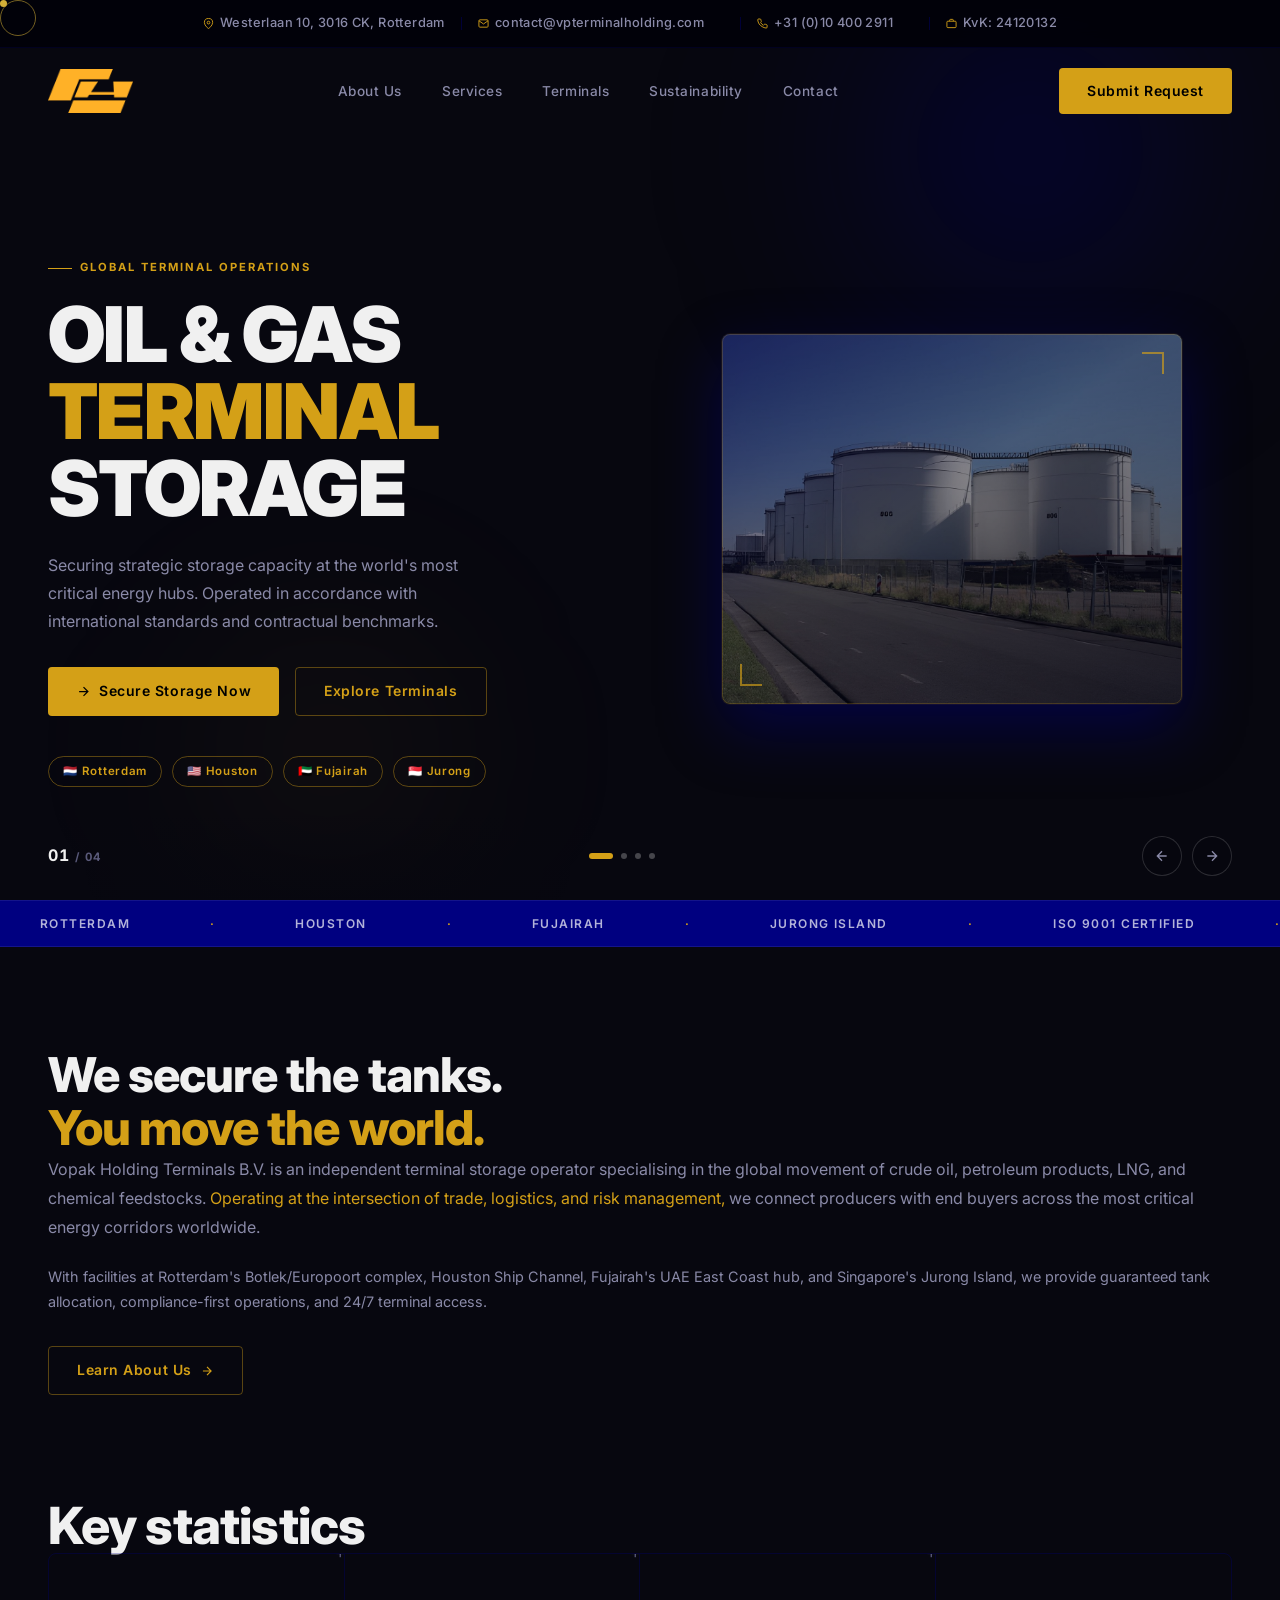
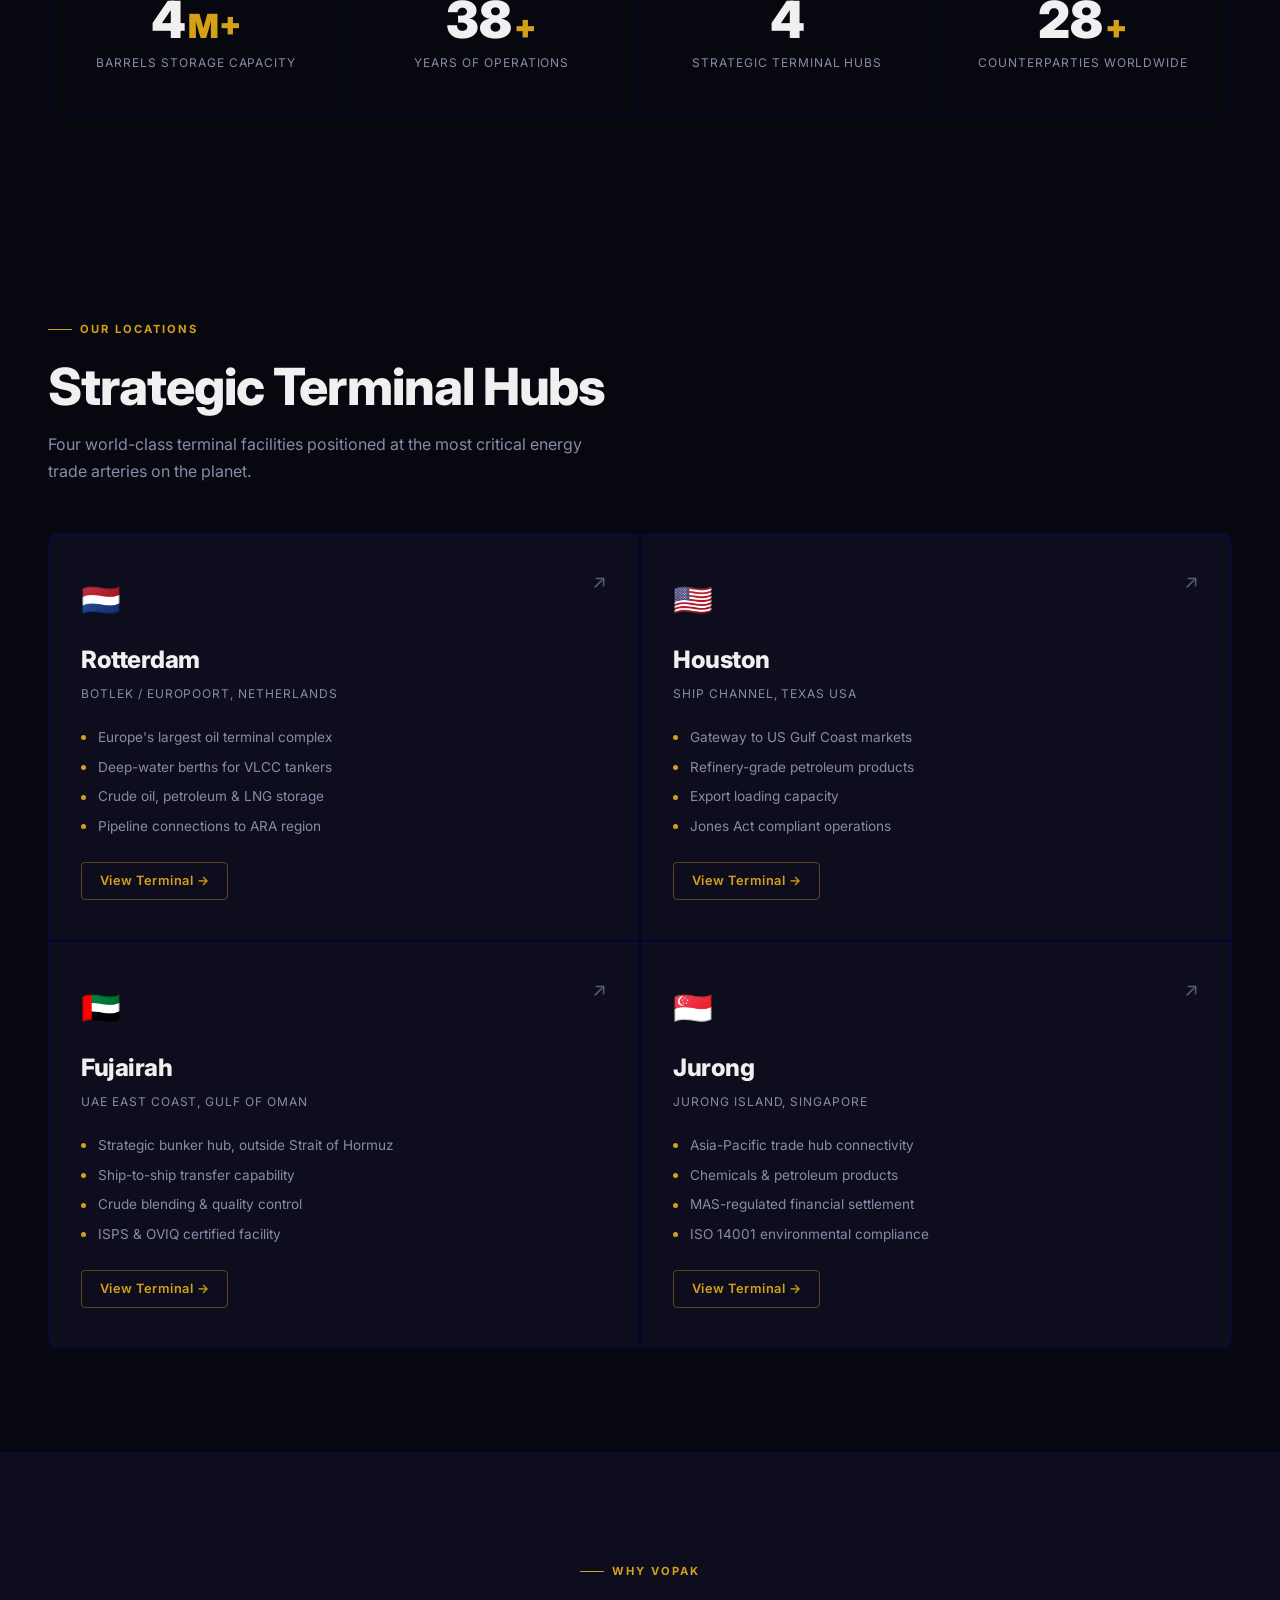
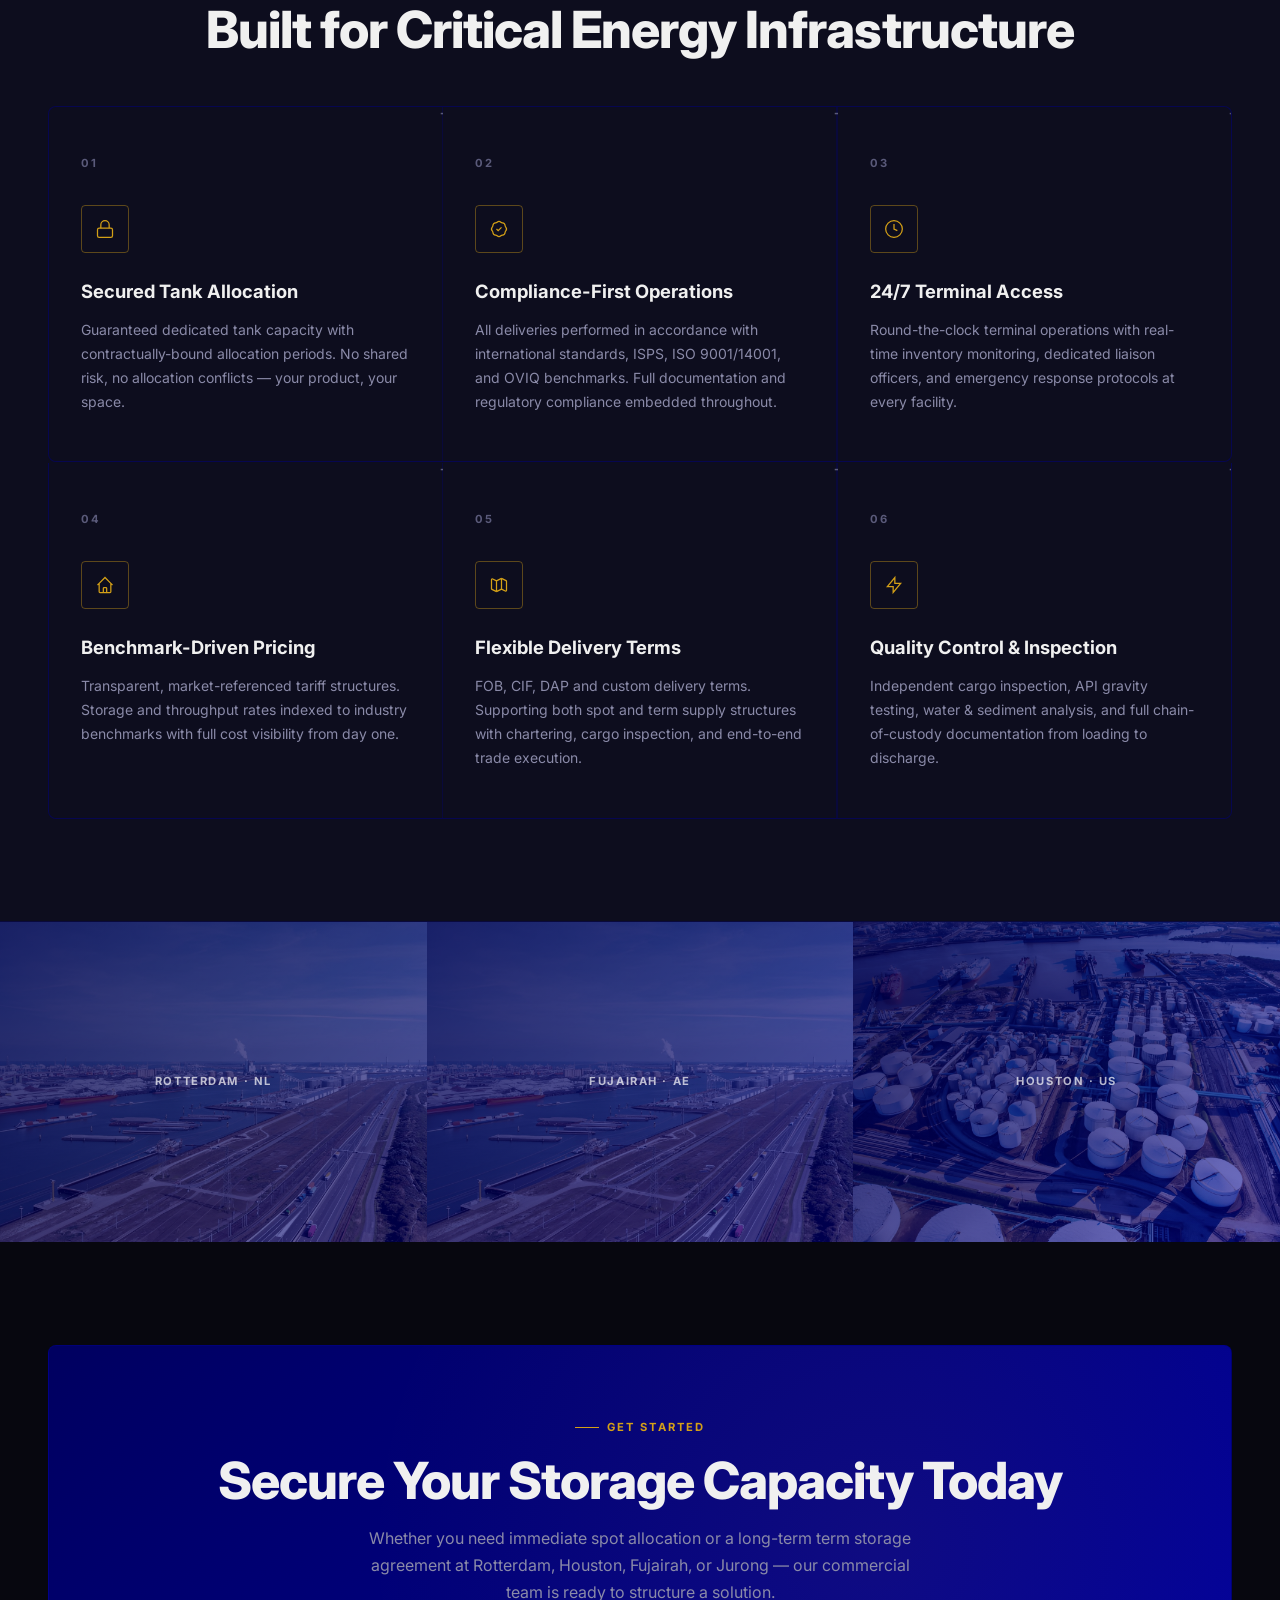
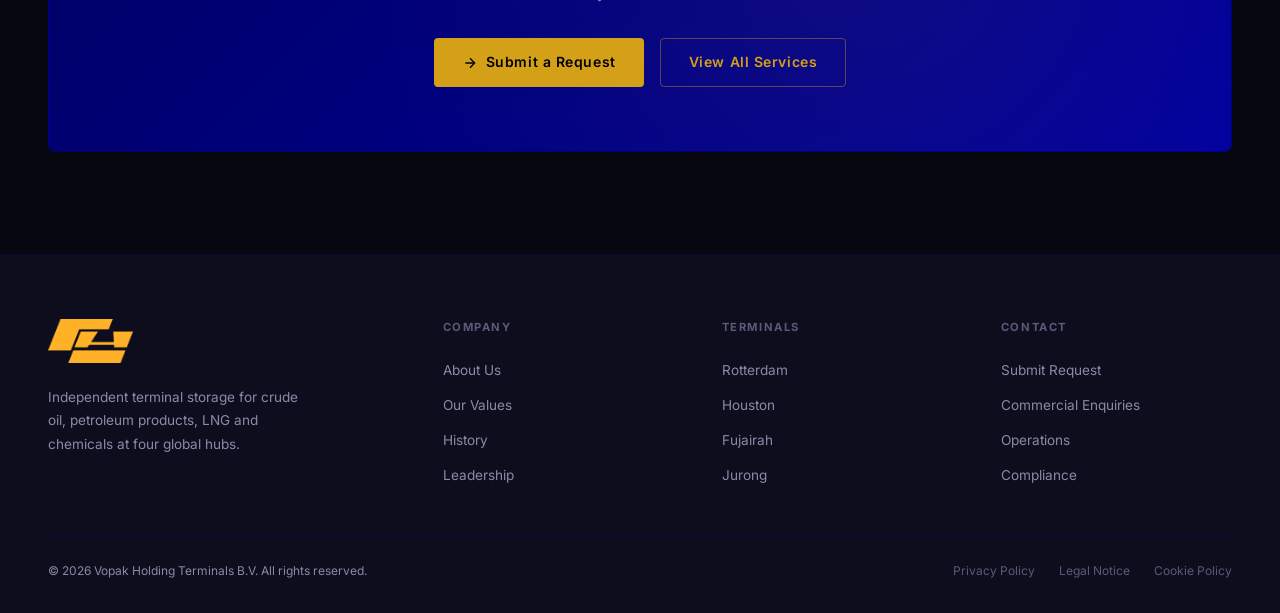
==== index.html @ 79a66a8a "SEO optimisation pass — meta, schema, sitemap, legal pages - Updated title/description tags on all 6" ====
<!DOCTYPE html>
<html lang="en">
<head>
  <meta charset="UTF-8">
  <meta name="viewport" content="width=device-width, initial-scale=1.0, viewport-fit=cover">
  <title>Oil Storage & Tank Farm Terminals | Vopak Holding Terminals B.V.</title>
  <meta name="description" content="Vopak Holding Terminals B.V. — independent petroleum storage and tank farm operator at Rotterdam, Houston, Fujairah and Jurong. 4M+ bbl capacity. Crude oil, LNG, chemicals. 24/7 operations.">
  <link rel="preconnect" href="https://fonts.googleapis.com">
  <link rel="preconnect" href="https://fonts.gstatic.com" crossorigin>
  <link href="https://fonts.googleapis.com/css2?family=Inter:wght@300;400;500;600;700;800;900&display=swap" rel="stylesheet">
  <link rel="icon" type="image/png" href="image/vopak-logo.png">
  <link rel="stylesheet" href="css/styles.css">
  <link rel="stylesheet" href="css/animations.css">
  <link rel="stylesheet" href="css/responsive.css">
  <!-- SEO -->
  <meta name="robots" content="index, follow">
  <meta name="author" content="Vopak Holding Terminals B.V.">
  <meta name="keywords" content="petroleum storage, tank farm services, oil logistics, energy storage solutions, marine terminal operations, petroleum tank leasing, crude oil storage, LNG storage, Rotterdam terminal, Houston terminal, Fujairah terminal, Jurong terminal, independent terminal operator, bunkering">
  <meta name="theme-color" content="#07070f">
  <link rel="apple-touch-icon" href="image/vopak-logo.png">
  <link rel="sitemap" type="application/xml" href="/sitemap.xml">
  <link rel="canonical" href="https://www.vpterminalholding.com/">
  <link rel="preload" as="image" href="image/image-1.jpg" fetchpriority="high">
  <meta name="geo.region" content="NL-ZH">
  <meta name="geo.placename" content="Rotterdam">
  <meta name="geo.position" content="51.9225;4.4792">
  <meta name="ICBM" content="51.9225, 4.4792">
  <!-- Open Graph -->
  <meta property="og:type" content="website">
  <meta property="og:site_name" content="Vopak Holding Terminals B.V.">
  <meta property="og:locale" content="en_US">
  <meta property="og:url" content="https://www.vpterminalholding.com/">
  <meta property="og:title" content="Oil Storage &amp; Tank Farm Terminals | Vopak Holding Terminals B.V.">
  <meta property="og:description" content="Vopak Holding Terminals B.V. — independent petroleum storage and tank farm operator at Rotterdam, Houston, Fujairah and Jurong. 4M+ bbl capacity. Crude oil, LNG, chemicals.">
  <meta property="og:image" content="https://www.vpterminalholding.com/image/VP-Rotterdam-NL.jpg">
  <meta property="og:image:width" content="1200">
  <meta property="og:image:height" content="630">
  <meta property="og:image:alt" content="Vopak Holding Terminals B.V. — Rotterdam Oil Terminal">
  <!-- Twitter Card -->
  <meta name="twitter:card" content="summary_large_image">
  <meta name="twitter:title" content="Oil Storage &amp; Tank Farm Terminals | Vopak Holding Terminals B.V.">
  <meta name="twitter:description" content="Vopak Holding Terminals B.V. — independent petroleum storage and tank farm operator at Rotterdam, Houston, Fujairah and Jurong. 4M+ bbl capacity. Crude oil, LNG, chemicals.">
  <meta name="twitter:image" content="https://www.vpterminalholding.com/image/VP-Rotterdam-NL.jpg">
  <meta name="twitter:image:alt" content="Vopak Holding Terminals B.V. — Rotterdam Oil Terminal">
  <!-- Structured Data -->
  <script type="application/ld+json">
  {
    "@context": "https://schema.org",
    "@graph": [
      {
        "@type": ["Organization", "Corporation"],
        "@id": "https://www.vpterminalholding.com/#organization",
        "name": "Vopak Holding Terminals B.V.",
        "url": "https://www.vpterminalholding.com",
        "logo": {
          "@type": "ImageObject",
          "url": "https://www.vpterminalholding.com/image/vopak-logo.png",
          "width": 200,
          "height": 60
        },
        "description": "Independent petroleum storage and tank farm operator at Rotterdam, Houston, Fujairah and Jurong. Crude oil, LNG, chemicals and petroleum products. 4M+ bbl capacity.",
        "foundingDate": "1982",
        "address": {
          "@type": "PostalAddress",
          "streetAddress": "Westerlaan 10",
          "addressLocality": "Rotterdam",
          "postalCode": "3016 CK",
          "addressCountry": "NL"
        },
        "telephone": "+31104002911",
        "email": "contact@vpterminalholding.com",
        "areaServed": ["NL", "US", "AE", "SG"],
        "knowsAbout": [
          "Petroleum Storage", "Tank Farm Services", "Oil Logistics",
          "Energy Storage Solutions", "Marine Terminal Operations", "Petroleum Tank Leasing",
          "Crude Oil Storage", "LNG Storage", "Chemical Storage", "Bunkering Services"
        ],
        "hasOfferCatalog": {
          "@type": "OfferCatalog",
          "name": "Petroleum Storage & Tank Farm Services",
          "itemListElement": [
            { "@type": "Offer", "itemOffered": { "@type": "Service", "name": "Petroleum Storage", "description": "Secure petroleum tank leasing and storage for crude oil and petroleum products at four global marine terminals." } },
            { "@type": "Offer", "itemOffered": { "@type": "Service", "name": "Tank Farm Services", "description": "Full tank farm services including dedicated tank allocation, loading, discharge, blending and quality control." } },
            { "@type": "Offer", "itemOffered": { "@type": "Service", "name": "Energy Storage Solutions", "description": "LNG, crude oil and chemical energy storage solutions at Rotterdam, Houston, Fujairah and Jurong." } },
            { "@type": "Offer", "itemOffered": { "@type": "Service", "name": "Marine Terminal Operations", "description": "24/7 marine terminal operations with VLCC/Aframax berths, STS transfers and multimodal connectivity." } },
            { "@type": "Offer", "itemOffered": { "@type": "Service", "name": "Oil Logistics", "description": "End-to-end oil logistics including vessel scheduling, customs documentation and cargo inspection." } }
          ]
        },
        "sameAs": [
          "https://www.linkedin.com/company/vopak-holding-terminals"
        ]
      },
      {
        "@type": "WebSite",
        "@id": "https://www.vpterminalholding.com/#website",
        "url": "https://www.vpterminalholding.com",
        "name": "Vopak Holding Terminals B.V.",
        "description": "Independent petroleum storage & tank farm services for crude oil, LNG and energy storage solutions.",
        "publisher": { "@id": "https://www.vpterminalholding.com/#organization" },
        "potentialAction": {
          "@type": "SearchAction",
          "target": { "@type": "EntryPoint", "urlTemplate": "https://www.vpterminalholding.com/contact.html?q={search_term_string}" },
          "query-input": "required name=search_term_string"
        }
      },
      {
        "@type": "WebPage",
        "@id": "https://www.vpterminalholding.com/#webpage",
        "url": "https://www.vpterminalholding.com/",
        "name": "Petroleum Storage & Tank Farm Services | Vopak Holding Terminals",
        "isPartOf": { "@id": "https://www.vpterminalholding.com/#website" },
        "about": { "@id": "https://www.vpterminalholding.com/#organization" },
        "description": "Independent petroleum storage & tank farm services at Rotterdam, Houston, Fujairah & Jurong. Crude oil, LNG & energy storage solutions. 4M+ bbl capacity.",
        "breadcrumb": {
          "@type": "BreadcrumbList",
          "itemListElement": [
            { "@type": "ListItem", "position": 1, "name": "Home", "item": "https://www.vpterminalholding.com/" }
          ]
        }
      }
    ]
  }
  </script>
  <style>
    /* ══════════════════════════════════════
       HERO SLIDESHOW
    ══════════════════════════════════════ */
    .hero-slider {
      position: relative;
      width: 100%;
      height: 100vh;
      min-height: 640px;
      overflow: hidden;
      background: var(--bg);
    }

    /* ── Slides ── */
    .slide {
      position: absolute;
      inset: 0;
      display: flex;
      align-items: center;
      padding-top: 138px;
      opacity: 0;
      pointer-events: none;
      transition: opacity 0.9s cubic-bezier(0.4,0,0.2,1);
      z-index: 1;
    }
    .slide.active {
      opacity: 1;
      pointer-events: auto;
      z-index: 2;
    }

    /* Background orbs per slide */
    .slide-bg {
      position: absolute;
      inset: 0;
      z-index: 0;
      pointer-events: none;
    }
    .slide-bg-orb {
      position: absolute;
      border-radius: 50%;
      filter: blur(90px);
    }

    /* ── Slide content layout ── */
    .slide-inner {
      display: grid;
      grid-template-columns: 1fr 1fr;
      gap: 4rem;
      align-items: center;
      width: 100%;
      max-width: 1280px;
      margin: 0 auto;
      padding: 0 clamp(1.25rem, 5vw, 3rem);
      position: relative;
      z-index: 2;
    }

    /* ── Text animations ── */
    .slide-label,
    .slide-title,
    .slide-desc,
    .slide-actions,
    .slide-pills {
      opacity: 0;
      transform: translateY(28px);
      transition: opacity 0.7s ease, transform 0.7s ease;
    }
    .slide.active .slide-label  { opacity:1; transform:translateY(0); transition-delay:0.05s; }
    .slide.active .slide-title  { opacity:1; transform:translateY(0); transition-delay:0.18s; }
    .slide.active .slide-desc   { opacity:1; transform:translateY(0); transition-delay:0.30s; }
    .slide.active .slide-actions{ opacity:1; transform:translateY(0); transition-delay:0.42s; }
    .slide.active .slide-pills  { opacity:1; transform:translateY(0); transition-delay:0.54s; }

    .slide-label {
      display: inline-flex;
      align-items: center;
      gap: 0.5rem;
      font-size: 0.7rem;
      font-weight: 700;
      letter-spacing: 0.18em;
      text-transform: uppercase;
      color: var(--gold);
      margin-bottom: 1.25rem;
    }
    .slide-label::before {
      content: '';
      display: block;
      width: 24px; height: 1px;
      background: var(--gold);
    }
    .slide-title {
      font-size: clamp(2.8rem, 6vw, 5.2rem);
      font-weight: 900;
      line-height: 1.0;
      letter-spacing: -0.02em;
      text-transform: uppercase;
      color: var(--text);
      margin-bottom: 1.5rem;
    }
    .slide-title .gold { color: var(--gold); }
    .slide-desc {
      font-size: 1rem;
      line-height: 1.75;
      color: var(--text-muted);
      max-width: 460px;
      margin-bottom: 2rem;
    }
    .slide-actions {
      display: flex;
      gap: 1rem;
      flex-wrap: wrap;
      margin-bottom: 2.5rem;
    }
    .slide-pills {
      display: flex;
      flex-wrap: wrap;
      gap: 0.6rem;
    }
    .slide-pill {
      padding: 0.35rem 0.9rem;
      border: 1px solid var(--border);
      border-radius: 50px;
      font-size: 0.72rem;
      font-weight: 600;
      letter-spacing: 0.06em;
      color: var(--text-muted);
      transition: border-color 0.3s, color 0.3s;
    }
    .slide-pill.active-pill {
      border-color: var(--border-gold);
      color: var(--gold);
    }

    /* ── Visual panel ── */
    .slide-visual {
      display: flex;
      align-items: center;
      justify-content: center;
      position: relative;
      opacity: 0;
      transform: translateX(40px) scale(0.95);
      transition: opacity 0.8s ease, transform 0.8s ease;
      transition-delay: 0.1s;
    }
    .slide.active .slide-visual {
      opacity: 1;
      transform: translateX(0) scale(1);
    }
    .slide-visual svg, .slide-visual .tank-svg-wrapper {
      width: min(460px, 90vw);
      filter: drop-shadow(0 20px 60px rgba(0,0,128,0.4));
    }

    /* ── Controls bar (bottom) ── */
    .hero-controls {
      position: absolute;
      bottom: 0;
      left: 0; right: 0;
      z-index: 10;
      display: flex;
      align-items: center;
      justify-content: space-between;
      padding: 1.5rem clamp(1.25rem, 5vw, 3rem);
      background: linear-gradient(to top, rgba(7,7,15,0.85) 0%, transparent 100%);
    }

    /* Counter */
    .hero-counter {
      font-size: 0.72rem;
      font-weight: 700;
      letter-spacing: 0.12em;
      color: var(--text-dim);
      font-variant-numeric: tabular-nums;
      min-width: 52px;
    }
    .hero-counter .current { color: var(--text); font-size: 1rem; }

    /* Dots */
    .hero-dots {
      display: flex;
      align-items: center;
      gap: 0.5rem;
    }
    .hero-dot {
      width: 6px; height: 6px;
      border-radius: 50%;
      background: rgba(255,255,255,0.25);
      border: none;
      cursor: pointer;
      padding: 0;
      transition: all 0.35s ease;
    }
    .hero-dot.active {
      background: var(--gold);
      width: 24px;
      border-radius: 3px;
    }

    /* Arrows */
    .hero-arrows {
      display: flex;
      gap: 0.6rem;
    }
    .hero-arrow {
      width: 40px; height: 40px;
      border: 1px solid rgba(255,255,255,0.15);
      border-radius: 50%;
      background: rgba(7,7,15,0.5);
      display: flex; align-items: center; justify-content: center;
      color: var(--text-muted);
      cursor: pointer;
      transition: all 0.3s ease;
      backdrop-filter: blur(8px);
    }
    .hero-arrow:hover {
      border-color: var(--gold);
      color: var(--gold);
      background: rgba(212,160,23,0.08);
    }

    /* Progress bar */
    .hero-progress {
      position: absolute;
      bottom: 0; left: 0;
      height: 2px;
      background: var(--gold);
      width: 0%;
      transition: width linear;
      z-index: 11;
    }

    /* ── Slide-specific background tints ── */
    .slide-1 .slide-bg-orb-a { width:500px;height:500px; background:radial-gradient(circle,rgba(0,0,128,0.35) 0%,transparent 70%); top:-100px;right:0; }
    .slide-1 .slide-bg-orb-b { width:400px;height:400px; background:radial-gradient(circle,rgba(212,160,23,0.07) 0%,transparent 70%); bottom:-50px;left:10%; }

    .slide-2 .slide-bg-orb-a { width:600px;height:500px; background:radial-gradient(circle,rgba(0,0,160,0.3) 0%,transparent 70%); top:-80px;right:-100px; }
    .slide-2 .slide-bg-orb-b { width:350px;height:350px; background:radial-gradient(circle,rgba(212,160,23,0.06) 0%,transparent 70%); bottom:0;left:5%; }

    .slide-3 .slide-bg-orb-a { width:550px;height:550px; background:radial-gradient(circle,rgba(0,0,100,0.4) 0%,transparent 70%); top:-120px;right:-50px; }
    .slide-3 .slide-bg-orb-b { width:300px;height:300px; background:radial-gradient(circle,rgba(212,160,23,0.09) 0%,transparent 70%); bottom:-30px;left:20%; }

    .slide-4 .slide-bg-orb-a { width:500px;height:500px; background:radial-gradient(circle,rgba(0,0,140,0.32) 0%,transparent 70%); top:-60px;right:0; }
    .slide-4 .slide-bg-orb-b { width:400px;height:400px; background:radial-gradient(circle,rgba(212,160,23,0.06) 0%,transparent 70%); bottom:-80px;left:0; }

    /* Float animation for visuals */
    @keyframes floatSlide {
      0%,100% { transform: translateY(0); }
      50%      { transform: translateY(-16px); }
    }
    .float-anim { animation: floatSlide 6s ease-in-out infinite; }

    /* ── Slide image panel ── */
    .slide-img-panel {
      position: relative;
      width: min(460px, 90vw);
      height: 370px;
      border-radius: var(--radius-lg);
      overflow: hidden;
      box-shadow: 0 24px 64px rgba(0,0,128,0.45), 0 0 0 1px rgba(212,160,23,0.1);
    }
    .slide-img-panel img {
      width: 100%;
      height: 100%;
      object-fit: cover;
      display: block;
      filter: brightness(0.62) saturate(0.75);
    }
    .slide-img-overlay {
      position: absolute;
      inset: 0;
      background: linear-gradient(
        145deg,
        rgba(0,0,80,0.55) 0%,
        rgba(0,0,40,0.18) 45%,
        rgba(0,0,20,0.5) 100%
      );
    }
    .slide-img-border {
      position: absolute;
      inset: 0;
      border: 1px solid rgba(212,160,23,0.22);
      border-radius: var(--radius-lg);
      pointer-events: none;
    }
    .slide-img-corner-tr {
      position: absolute;
      top: 1.1rem; right: 1.1rem;
      width: 22px; height: 22px;
      border-top: 2px solid rgba(212,160,23,0.65);
      border-right: 2px solid rgba(212,160,23,0.65);
      pointer-events: none;
    }
    .slide-img-corner-bl {
      position: absolute;
      bottom: 1.1rem; left: 1.1rem;
      width: 22px; height: 22px;
      border-bottom: 2px solid rgba(212,160,23,0.65);
      border-left: 2px solid rgba(212,160,23,0.65);
      pointer-events: none;
    }
    .slide-img-shine {
      position: absolute;
      top: 0; left: -40%;
      width: 30%; height: 100%;
      background: linear-gradient(105deg, transparent 40%, rgba(255,255,255,0.04) 50%, transparent 60%);
      pointer-events: none;
    }

    /* ── Responsive ── */
    @media (max-width: 900px) {
      .slide-inner { grid-template-columns: 1fr; }
      .slide-visual { display: none; }
      .slide-title { font-size: clamp(2.4rem, 9vw, 3.8rem); }
    }
    @media (max-width: 480px) {
      .hero-counter { display: none; }
      .slide-title { font-size: clamp(2rem, 10vw, 3rem); }
    }
  </style>
</head>
<body>

<!-- ══════════ TOP BAR ══════════ -->
<div class="topbar" role="complementary" aria-label="Company contact information">
  <div class="container">
    <div class="topbar-inner">
      <span class="topbar-item">
        <svg width="11" height="11" viewBox="0 0 24 24" fill="none" stroke="currentColor" stroke-width="2"><path d="M21 10c0 7-9 13-9 13s-9-6-9-13a9 9 0 0 1 18 0z"/><circle cx="12" cy="10" r="3"/></svg>
        Westerlaan 10, 3016 CK, Rotterdam
      </span>
      <div class="topbar-sep"></div>
      <span class="topbar-item">
        <svg width="11" height="11" viewBox="0 0 24 24" fill="none" stroke="currentColor" stroke-width="2"><path d="M4 4h16c1.1 0 2 .9 2 2v12c0 1.1-.9 2-2 2H4c-1.1 0-2-.9-2-2V6c0-1.1.9-2 2-2z"/><polyline points="22,6 12,13 2,6"/></svg>
        <a href="mailto:contact@vpterminalholding.com">contact@vpterminalholding.com</a>
      </span>
      <div class="topbar-sep"></div>
      <span class="topbar-item">
        <svg width="11" height="11" viewBox="0 0 24 24" fill="none" stroke="currentColor" stroke-width="2"><path d="M22 16.92v3a2 2 0 0 1-2.18 2 19.79 19.79 0 0 1-8.63-3.07A19.5 19.5 0 0 1 4.69 13a19.79 19.79 0 0 1-3.07-8.67A2 2 0 0 1 3.6 2.18h3a2 2 0 0 1 2 1.72 12.84 12.84 0 0 0 .7 2.81 2 2 0 0 1-.45 2.11L7.91 9.91a16 16 0 0 0 6 6l1.91-1.91a2 2 0 0 1 2.11-.45 12.84 12.84 0 0 0 2.81.7A2 2 0 0 1 22 16.92z"/></svg>
        +31 (0)10 400 2911
      </span>
      <div class="topbar-sep"></div>
      <span class="topbar-item">
        <svg width="11" height="11" viewBox="0 0 24 24" fill="none" stroke="currentColor" stroke-width="2"><rect x="2" y="7" width="20" height="14" rx="2"/><path d="M16 7V5a2 2 0 0 0-2-2h-4a2 2 0 0 0-2 2v2"/></svg>
        KvK: 24120132
      </span>
    </div>
  </div>
</div>

<!-- ══════════ NAVIGATION ══════════ -->
<nav class="nav" role="navigation" aria-label="Main navigation">
  <div class="container">
    <div class="nav-inner">
      <a href="index.html" class="nav-logo" aria-label="Vopak Holding Terminals home">
        <img src="image/vopak-logo.png" alt="Vopak Holding Terminals B.V." style="height:44px;width:auto;display:block;">
      </a>
      <ul class="nav-links" role="list">
        <li><a href="about.html">About Us</a></li>
        <li><a href="services.html">Services</a></li>
        <li><a href="terminals.html">Terminals</a></li>
        <li><a href="sustainability.html">Sustainability</a></li>
        <li><a href="contact.html">Contact</a></li>
      </ul>
      <a href="contact.html" class="btn btn-primary nav-cta">Submit Request</a>
      <button class="nav-hamburger" aria-label="Toggle mobile menu" aria-expanded="false">
        <span></span><span></span><span></span>
      </button>
    </div>
  </div>
</nav>

<!-- Mobile nav drawer -->
<div class="nav-mobile" role="dialog" aria-label="Mobile navigation">
  <a href="about.html">About Us</a>
  <a href="services.html">Services</a>
  <a href="terminals.html">Terminals</a>
  <a href="sustainability.html">Sustainability</a>
  <a href="contact.html">Contact</a>
  <a href="contact.html" class="btn btn-primary">Submit Request</a>
</div>

<!-- ══════════ HERO SLIDESHOW ══════════ -->
<section class="hero-slider" id="hero-slider" aria-label="Featured terminal highlights">

  <!-- ── SLIDE 1 — Global Brand ── -->
  <div class="slide slide-1 active" data-index="0" aria-label="Slide 1 of 4: Global Terminal Storage">
    <div class="slide-bg" aria-hidden="true">
      <div class="slide-bg-orb slide-bg-orb-a"></div>
      <div class="slide-bg-orb slide-bg-orb-b"></div>
    </div>
    <div class="slide-inner">
      <div>
        <div class="slide-label">Global Terminal Operations</div>
        <h1 class="slide-title">
          Oil &amp; Gas<br>
          <span class="gold">Terminal</span><br>
          Storage
        </h1>
        <p class="slide-desc">Securing strategic storage capacity at the world's most critical energy hubs. Operated in accordance with international standards and contractual benchmarks.</p>
        <div class="slide-actions">
          <a href="contact.html" class="btn btn-primary">
            <svg width="15" height="15" viewBox="0 0 24 24" fill="none" stroke="currentColor" stroke-width="2"><path d="M5 12h14M12 5l7 7-7 7"/></svg>
            Secure Storage Now
          </a>
          <a href="services.html" class="btn btn-outline">Explore Terminals</a>
        </div>
        <div class="slide-pills">
          <span class="slide-pill active-pill">🇳🇱 Rotterdam</span>
          <span class="slide-pill active-pill">🇺🇸 Houston</span>
          <span class="slide-pill active-pill">🇦🇪 Fujairah</span>
          <span class="slide-pill active-pill">🇸🇬 Jurong</span>
        </div>
      </div>
      <!-- Slide 1 Image -->
      <div class="slide-visual" aria-hidden="true">
        <div class="float-anim slide-img-panel">
          <img src="image/image-1.jpg" alt="Oil and gas terminal storage tanks at a global energy hub" width="460" height="370" fetchpriority="high">
          <div class="slide-img-overlay"></div>
          <div class="slide-img-border"></div>
          <div class="slide-img-corner-tr"></div>
          <div class="slide-img-corner-bl"></div>
          <div class="slide-img-shine"></div>
        </div>
      </div>
    </div>
  </div>

  <!-- ── SLIDE 2 — Rotterdam ── -->
  <div class="slide slide-2" data-index="1" aria-label="Slide 2 of 4: Rotterdam Terminal">
    <div class="slide-bg" aria-hidden="true">
      <div class="slide-bg-orb slide-bg-orb-a"></div>
      <div class="slide-bg-orb slide-bg-orb-b"></div>
    </div>
    <div class="slide-inner">
      <div>
        <div class="slide-label">Terminal 01 · Botlek / Europoort</div>
        <h2 class="slide-title">
          Europe's<br>
          <span class="gold">Premier</span><br>
          Crude Terminal
        </h2>
        <p class="slide-desc">Deep-water VLCC berths, ARA pipeline connectivity and 1.8M+ bbl capacity at Europe's busiest port. The gateway to Amsterdam-Rotterdam-Antwerp markets.</p>
        <div class="slide-actions">
          <a href="contact.html" class="btn btn-primary">
            <svg width="15" height="15" viewBox="0 0 24 24" fill="none" stroke="currentColor" stroke-width="2"><path d="M5 12h14M12 5l7 7-7 7"/></svg>
            Request Capacity
          </a>
          <a href="services.html#rotterdam" class="btn btn-outline">View Terminal</a>
        </div>
        <div class="slide-pills">
          <span class="slide-pill active-pill">🇳🇱 Rotterdam</span>
          <span class="slide-pill">1.8M+ bbls</span>
          <span class="slide-pill">VLCC / Aframax</span>
          <span class="slide-pill">ARA Pipeline</span>
        </div>
      </div>
      <!-- Slide 2 Image -->
      <div class="slide-visual" aria-hidden="true">
        <div class="float-anim slide-img-panel">
          <img src="image/image-2.jpg" alt="Rotterdam Botlek Europoort crude oil terminal with VLCC berths" width="460" height="370" loading="lazy" decoding="async">
          <div class="slide-img-overlay"></div>
          <div class="slide-img-border"></div>
          <div class="slide-img-corner-tr"></div>
          <div class="slide-img-corner-bl"></div>
          <div class="slide-img-shine"></div>
        </div>
      </div>
    </div>
  </div>

  <!-- ── SLIDE 3 — Fujairah ── -->
  <div class="slide slide-3" data-index="2" aria-label="Slide 3 of 4: Fujairah Terminal">
    <div class="slide-bg" aria-hidden="true">
      <div class="slide-bg-orb slide-bg-orb-a"></div>
      <div class="slide-bg-orb slide-bg-orb-b"></div>
    </div>
    <div class="slide-inner">
      <div>
        <div class="slide-label">Terminal 03 · UAE East Coast</div>
        <h2 class="slide-title">
          Securing<br>
          Storage <span class="gold">Beyond</span><br>
          The Strait
        </h2>
        <p class="slide-desc">World-class bunkering hub outside the Strait of Hormuz. Ship-to-ship transfers, crude blending and ISPS & OVIQ certified operations on the Gulf of Oman.</p>
        <div class="slide-actions">
          <a href="contact.html" class="btn btn-primary">
            <svg width="15" height="15" viewBox="0 0 24 24" fill="none" stroke="currentColor" stroke-width="2"><path d="M5 12h14M12 5l7 7-7 7"/></svg>
            Request Capacity
          </a>
          <a href="services.html#fujairah" class="btn btn-outline">View Terminal</a>
        </div>
        <div class="slide-pills">
          <span class="slide-pill active-pill">🇦🇪 Fujairah</span>
          <span class="slide-pill">750K+ bbls</span>
          <span class="slide-pill">STS Operations</span>
          <span class="slide-pill">ISPS / OVIQ</span>
        </div>
      </div>
      <!-- Slide 3 Image -->
      <div class="slide-visual" aria-hidden="true">
        <div class="float-anim slide-img-panel">
          <img src="image/image-33.jpg" alt="Fujairah oil terminal UAE bunkering hub outside Strait of Hormuz" width="460" height="370" loading="lazy" decoding="async">
          <div class="slide-img-overlay"></div>
          <div class="slide-img-border"></div>
          <div class="slide-img-corner-tr"></div>
          <div class="slide-img-corner-bl"></div>
          <div class="slide-img-shine"></div>
        </div>
      </div>
    </div>
  </div>

  <!-- ── SLIDE 4 — Jurong ── -->
  <div class="slide slide-4" data-index="3" aria-label="Slide 4 of 4: Jurong Terminal">
    <div class="slide-bg" aria-hidden="true">
      <div class="slide-bg-orb slide-bg-orb-a"></div>
      <div class="slide-bg-orb slide-bg-orb-b"></div>
    </div>
    <div class="slide-inner">
      <div>
        <div class="slide-label">Terminal 04 · Singapore</div>
        <h2 class="slide-title">
          Asia-Pacific<br>
          <span class="gold">Petrochemical</span><br>
          Gateway
        </h2>
        <p class="slide-desc">ISO 14001 certified storage for chemicals, LNG and petroleum products at Jurong Island — the heart of Asia-Pacific petrochemical production and regional energy trade.</p>
        <div class="slide-actions">
          <a href="contact.html" class="btn btn-primary">
            <svg width="15" height="15" viewBox="0 0 24 24" fill="none" stroke="currentColor" stroke-width="2"><path d="M5 12h14M12 5l7 7-7 7"/></svg>
            Request Capacity
          </a>
          <a href="services.html#jurong" class="btn btn-outline">View Terminal</a>
        </div>
        <div class="slide-pills">
          <span class="slide-pill active-pill">🇸🇬 Jurong</span>
          <span class="slide-pill">600K+ bbls</span>
          <span class="slide-pill">Chemicals / LNG</span>
          <span class="slide-pill">ISO 14001</span>
        </div>
      </div>
      <!-- Slide 4 Image -->
      <div class="slide-visual" aria-hidden="true">
        <div class="float-anim slide-img-panel">
          <img src="image/image-4.jpg" alt="Jurong Island Singapore petrochemical terminal LNG and chemical storage" width="460" height="370" loading="lazy" decoding="async">
          <div class="slide-img-overlay"></div>
          <div class="slide-img-border"></div>
          <div class="slide-img-corner-tr"></div>
          <div class="slide-img-corner-bl"></div>
          <div class="slide-img-shine"></div>
        </div>
      </div>
    </div>
  </div>

  <!-- ── CONTROLS ── -->
  <div class="hero-controls" aria-label="Slideshow controls">
    <!-- Counter -->
    <div class="hero-counter" aria-live="polite" aria-label="Current slide">
      <span class="current" id="hero-slide-current">01</span>
      <span> / 04</span>
    </div>
    <!-- Dot navigation -->
    <div class="hero-dots" role="tablist" aria-label="Slide navigation">
      <button class="hero-dot active" role="tab" aria-selected="true"  aria-label="Go to slide 1" data-slide="0"></button>
      <button class="hero-dot"        role="tab" aria-selected="false" aria-label="Go to slide 2" data-slide="1"></button>
      <button class="hero-dot"        role="tab" aria-selected="false" aria-label="Go to slide 3" data-slide="2"></button>
      <button class="hero-dot"        role="tab" aria-selected="false" aria-label="Go to slide 4" data-slide="3"></button>
    </div>
    <!-- Arrow navigation -->
    <div class="hero-arrows">
      <button class="hero-arrow" id="hero-prev" aria-label="Previous slide">
        <svg width="16" height="16" viewBox="0 0 24 24" fill="none" stroke="currentColor" stroke-width="2"><path d="M19 12H5M12 19l-7-7 7-7"/></svg>
      </button>
      <button class="hero-arrow" id="hero-next" aria-label="Next slide">
        <svg width="16" height="16" viewBox="0 0 24 24" fill="none" stroke="currentColor" stroke-width="2"><path d="M5 12h14M12 5l7 7-7 7"/></svg>
      </button>
    </div>
  </div>

  <!-- Progress bar -->
  <div class="hero-progress" id="hero-progress" aria-hidden="true"></div>

</section>

<!-- ══════════ TICKER ══════════ -->
<div class="ticker" aria-hidden="true">
  <div class="ticker-track">
    <span>Rotterdam</span><span class="sep">·</span>
    <span>Houston</span><span class="sep">·</span>
    <span>Fujairah</span><span class="sep">·</span>
    <span>Jurong Island</span><span class="sep">·</span>
    <span>ISO 9001 Certified</span><span class="sep">·</span>
    <span>24/7 Terminal Operations</span><span class="sep">·</span>
    <span>Crude Oil</span><span class="sep">·</span>
    <span>Petroleum Products</span><span class="sep">·</span>
    <span>LNG</span><span class="sep">·</span>
    <span>Chemicals</span><span class="sep">·</span>
    <!-- Duplicate for seamless loop -->
    <span>Rotterdam</span><span class="sep">·</span>
    <span>Houston</span><span class="sep">·</span>
    <span>Fujairah</span><span class="sep">·</span>
    <span>Jurong Island</span><span class="sep">·</span>
    <span>ISO 9001 Certified</span><span class="sep">·</span>
    <span>24/7 Terminal Operations</span><span class="sep">·</span>
    <span>Crude Oil</span><span class="sep">·</span>
    <span>Petroleum Products</span><span class="sep">·</span>
    <span>LNG</span><span class="sep">·</span>
    <span>Chemicals</span><span class="sep">·</span>
  </div>
</div>

<!-- ══════════ ABOUT TEASER ══════════ -->
<section class="section" aria-labelledby="about-heading">
  <div class="container">
    <div class="about-teaser-grid">
      <div>
        <h2 id="about-heading" class="fade-up" style="font-size:clamp(2rem,4vw,3rem);">
          We secure the tanks.<br>
          <span class="text-gold">You move the world.</span>
        </h2>
      </div>
      <div class="fade-up">
        <p style="font-size:1rem; line-height:1.8; margin-bottom:1.5rem;">
          Vopak Holding Terminals B.V. is an independent terminal storage operator specialising in the global movement of crude oil, petroleum products, LNG, and chemical feedstocks. <span style="color:var(--gold);">Operating at the intersection of trade, logistics, and risk management,</span> we connect producers with end buyers across the most critical energy corridors worldwide.
        </p>
        <p style="font-size:0.9rem; line-height:1.7;">
          With facilities at Rotterdam's Botlek/Europoort complex, Houston Ship Channel, Fujairah's UAE East Coast hub, and Singapore's Jurong Island, we provide guaranteed tank allocation, compliance-first operations, and 24/7 terminal access.
        </p>
        <div style="margin-top:2rem;">
          <a href="about.html" class="btn btn-outline">
            Learn About Us
            <svg width="14" height="14" viewBox="0 0 24 24" fill="none" stroke="currentColor" stroke-width="2"><path d="M5 12h14M12 5l7 7-7 7"/></svg>
          </a>
        </div>
      </div>
    </div>
  </div>
</section>

<!-- ══════════ STATS ══════════ -->
<section aria-labelledby="stats-heading" style="padding-bottom: 6rem;">
  <div class="container">
    <h2 id="stats-heading" class="sr-only">Key statistics</h2>
    <div class="stats-grid fade-up">
      <div class="stat-item">
        <div class="stat-number">
          <span data-count="4">4</span><span class="stat-suffix">M+</span>
        </div>
        <div class="stat-label">barrels storage capacity</div>
      </div>
      <div class="stat-item">
        <div class="stat-number">
          <span data-count="40">40</span><span class="stat-suffix">+</span>
        </div>
        <div class="stat-label">years of operations</div>
      </div>
      <div class="stat-item">
        <div class="stat-number">
          <span data-count="4">4</span>
        </div>
        <div class="stat-label">strategic terminal hubs</div>
      </div>
      <div class="stat-item">
        <div class="stat-number">
          <span data-count="30">30</span><span class="stat-suffix">+</span>
        </div>
        <div class="stat-label">counterparties worldwide</div>
      </div>
    </div>
  </div>
</section>

<!-- ══════════ TERMINAL CARDS ══════════ -->
<section class="section" id="terminals" aria-labelledby="terminals-heading">
  <div class="container">
    <div style="margin-bottom:3rem;">
      <div class="section-label fade-up">Our Locations</div>
      <h2 id="terminals-heading" class="fade-up">Strategic Terminal Hubs</h2>
      <p class="fade-up" style="max-width:560px; margin-top:1rem;">
        Four world-class terminal facilities positioned at the most critical energy trade arteries on the planet.
      </p>
    </div>

    <div class="terminal-grid">
      <!-- Rotterdam -->
      <div class="terminal-card fade-up">
        <span class="terminal-arrow" aria-hidden="true">↗</span>
        <div class="terminal-flag">🇳🇱</div>
        <div class="terminal-name">Rotterdam</div>
        <div class="terminal-port">Botlek / Europoort, Netherlands</div>
        <div class="terminal-specs">
          <div class="terminal-spec">
            <div class="terminal-spec-dot"></div>
            <span>Europe's largest oil terminal complex</span>
          </div>
          <div class="terminal-spec">
            <div class="terminal-spec-dot"></div>
            <span>Deep-water berths for VLCC tankers</span>
          </div>
          <div class="terminal-spec">
            <div class="terminal-spec-dot"></div>
            <span>Crude oil, petroleum &amp; LNG storage</span>
          </div>
          <div class="terminal-spec">
            <div class="terminal-spec-dot"></div>
            <span>Pipeline connections to ARA region</span>
          </div>
        </div>
        <a href="services.html#rotterdam" class="btn btn-outline btn-sm">View Terminal →</a>
      </div>

      <!-- Houston -->
      <div class="terminal-card fade-up">
        <span class="terminal-arrow" aria-hidden="true">↗</span>
        <div class="terminal-flag">🇺🇸</div>
        <div class="terminal-name">Houston</div>
        <div class="terminal-port">Ship Channel, Texas USA</div>
        <div class="terminal-specs">
          <div class="terminal-spec">
            <div class="terminal-spec-dot"></div>
            <span>Gateway to US Gulf Coast markets</span>
          </div>
          <div class="terminal-spec">
            <div class="terminal-spec-dot"></div>
            <span>Refinery-grade petroleum products</span>
          </div>
          <div class="terminal-spec">
            <div class="terminal-spec-dot"></div>
            <span>Export loading capacity</span>
          </div>
          <div class="terminal-spec">
            <div class="terminal-spec-dot"></div>
            <span>Jones Act compliant operations</span>
          </div>
        </div>
        <a href="services.html#houston" class="btn btn-outline btn-sm">View Terminal →</a>
      </div>

      <!-- Fujairah -->
      <div class="terminal-card fade-up">
        <span class="terminal-arrow" aria-hidden="true">↗</span>
        <div class="terminal-flag">🇦🇪</div>
        <div class="terminal-name">Fujairah</div>
        <div class="terminal-port">UAE East Coast, Gulf of Oman</div>
        <div class="terminal-specs">
          <div class="terminal-spec">
            <div class="terminal-spec-dot"></div>
            <span>Strategic bunker hub, outside Strait of Hormuz</span>
          </div>
          <div class="terminal-spec">
            <div class="terminal-spec-dot"></div>
            <span>Ship-to-ship transfer capability</span>
          </div>
          <div class="terminal-spec">
            <div class="terminal-spec-dot"></div>
            <span>Crude blending &amp; quality control</span>
          </div>
          <div class="terminal-spec">
            <div class="terminal-spec-dot"></div>
            <span>ISPS &amp; OVIQ certified facility</span>
          </div>
        </div>
        <a href="services.html#fujairah" class="btn btn-outline btn-sm">View Terminal →</a>
      </div>

      <!-- Jurong -->
      <div class="terminal-card fade-up">
        <span class="terminal-arrow" aria-hidden="true">↗</span>
        <div class="terminal-flag">🇸🇬</div>
        <div class="terminal-name">Jurong</div>
        <div class="terminal-port">Jurong Island, Singapore</div>
        <div class="terminal-specs">
          <div class="terminal-spec">
            <div class="terminal-spec-dot"></div>
            <span>Asia-Pacific trade hub connectivity</span>
          </div>
          <div class="terminal-spec">
            <div class="terminal-spec-dot"></div>
            <span>Chemicals &amp; petroleum products</span>
          </div>
          <div class="terminal-spec">
            <div class="terminal-spec-dot"></div>
            <span>MAS-regulated financial settlement</span>
          </div>
          <div class="terminal-spec">
            <div class="terminal-spec-dot"></div>
            <span>ISO 14001 environmental compliance</span>
          </div>
        </div>
        <a href="services.html#jurong" class="btn btn-outline btn-sm">View Terminal →</a>
      </div>
    </div>
  </div>
</section>

<!-- ══════════ WHY VOPAK ══════════ -->
<section class="section" style="background:var(--bg-alt); border-top:1px solid var(--border); border-bottom:1px solid var(--border);" aria-labelledby="why-heading">
  <div class="container">
    <div style="margin-bottom:3rem; text-align:center;">
      <div class="section-label fade-up" style="justify-content:center;">Why Vopak</div>
      <h2 id="why-heading" class="fade-up">Built for Critical Energy Infrastructure</h2>
    </div>
    <div class="feature-grid">
      <!-- 01 -->
      <div class="feature-tile fade-up">
        <span class="feature-cross" aria-hidden="true">+</span>
        <div class="feature-num">01</div>
        <div class="feature-icon" aria-hidden="true">
          <svg width="20" height="20" viewBox="0 0 24 24" fill="none" stroke="currentColor" stroke-width="1.5"><rect x="3" y="11" width="18" height="11" rx="2"/><path d="M7 11V7a5 5 0 0 1 10 0v4"/></svg>
        </div>
        <div class="feature-title">Secured Tank Allocation</div>
        <p style="font-size:.875rem;">Guaranteed dedicated tank capacity with contractually-bound allocation periods. No shared risk, no allocation conflicts — your product, your space.</p>
      </div>
      <!-- 02 -->
      <div class="feature-tile fade-up">
        <span class="feature-cross" aria-hidden="true">+</span>
        <div class="feature-num">02</div>
        <div class="feature-icon" aria-hidden="true">
          <svg width="20" height="20" viewBox="0 0 24 24" fill="none" stroke="currentColor" stroke-width="1.5"><path d="M9 12l2 2 4-4M7.835 4.697a3.42 3.42 0 001.946-.806 3.42 3.42 0 014.438 0 3.42 3.42 0 001.946.806 3.42 3.42 0 013.138 3.138 3.42 3.42 0 00.806 1.946 3.42 3.42 0 010 4.438 3.42 3.42 0 00-.806 1.946 3.42 3.42 0 01-3.138 3.138 3.42 3.42 0 00-1.946.806 3.42 3.42 0 01-4.438 0 3.42 3.42 0 00-1.946-.806 3.42 3.42 0 01-3.138-3.138 3.42 3.42 0 00-.806-1.946 3.42 3.42 0 010-4.438 3.42 3.42 0 00.806-1.946 3.42 3.42 0 013.138-3.138z"/></svg>
        </div>
        <div class="feature-title">Compliance-First Operations</div>
        <p style="font-size:.875rem;">All deliveries performed in accordance with international standards, ISPS, ISO 9001/14001, and OVIQ benchmarks. Full documentation and regulatory compliance embedded throughout.</p>
      </div>
      <!-- 03 -->
      <div class="feature-tile fade-up">
        <span class="feature-cross" aria-hidden="true">+</span>
        <div class="feature-num">03</div>
        <div class="feature-icon" aria-hidden="true">
          <svg width="20" height="20" viewBox="0 0 24 24" fill="none" stroke="currentColor" stroke-width="1.5"><circle cx="12" cy="12" r="10"/><polyline points="12 6 12 12 16 14"/></svg>
        </div>
        <div class="feature-title">24/7 Terminal Access</div>
        <p style="font-size:.875rem;">Round-the-clock terminal operations with real-time inventory monitoring, dedicated liaison officers, and emergency response protocols at every facility.</p>
      </div>
    </div>
    <!-- second row -->
    <div class="feature-grid" style="margin-top:1px; border-top:none; border-radius:0 0 8px 8px; overflow:hidden;">
      <div class="feature-tile fade-up">
        <span class="feature-cross" aria-hidden="true">+</span>
        <div class="feature-num">04</div>
        <div class="feature-icon" aria-hidden="true">
          <svg width="20" height="20" viewBox="0 0 24 24" fill="none" stroke="currentColor" stroke-width="1.5"><path d="M3 12l2-2m0 0l7-7 7 7M5 10v10a1 1 0 001 1h3m10-11l2 2m-2-2v10a1 1 0 01-1 1h-3m-6 0a1 1 0 001-1v-4a1 1 0 011-1h2a1 1 0 011 1v4a1 1 0 001 1m-6 0h6"/></svg>
        </div>
        <div class="feature-title">Benchmark-Driven Pricing</div>
        <p style="font-size:.875rem;">Transparent, market-referenced tariff structures. Storage and throughput rates indexed to industry benchmarks with full cost visibility from day one.</p>
      </div>
      <div class="feature-tile fade-up">
        <span class="feature-cross" aria-hidden="true">+</span>
        <div class="feature-num">05</div>
        <div class="feature-icon" aria-hidden="true">
          <svg width="20" height="20" viewBox="0 0 24 24" fill="none" stroke="currentColor" stroke-width="1.5"><path d="M9 20l-5.447-2.724A1 1 0 013 16.382V5.618a1 1 0 011.447-.894L9 7m0 13l6-3m-6 3V7m6 10l4.553 2.276A1 1 0 0021 18.382V7.618a1 1 0 00-.553-.894L15 4m0 13V4m0 0L9 7"/></svg>
        </div>
        <div class="feature-title">Flexible Delivery Terms</div>
        <p style="font-size:.875rem;">FOB, CIF, DAP and custom delivery terms. Supporting both spot and term supply structures with chartering, cargo inspection, and end-to-end trade execution.</p>
      </div>
      <div class="feature-tile fade-up">
        <span class="feature-cross" aria-hidden="true">+</span>
        <div class="feature-num">06</div>
        <div class="feature-icon" aria-hidden="true">
          <svg width="20" height="20" viewBox="0 0 24 24" fill="none" stroke="currentColor" stroke-width="1.5"><path d="M13 10V3L4 14h7v7l9-11h-7z"/></svg>
        </div>
        <div class="feature-title">Quality Control &amp; Inspection</div>
        <p style="font-size:.875rem;">Independent cargo inspection, API gravity testing, water &amp; sediment analysis, and full chain-of-custody documentation from loading to discharge.</p>
      </div>
    </div>
  </div>
</section>

<!-- ══════════ IMAGE STRIP ══════════ -->
<section style="padding:0; overflow:hidden; display:grid; grid-template-columns:repeat(3,1fr); height:320px;" aria-hidden="true">
  <div style="background:linear-gradient(135deg,#000040,#000080); display:flex; align-items:center; justify-content:center; position:relative; overflow:hidden;">
    <img src="image/VP-Rotterdam-NL.jpg" alt="Vopak Holding Terminals Rotterdam oil terminal Botlek Europoort" style="position:absolute;inset:0;width:100%;height:100%;object-fit:cover;opacity:0.45;filter:saturate(0.6);" loading="lazy">
    <div style="position:absolute;inset:0;background:linear-gradient(135deg,rgba(0,0,80,.6),transparent);"></div>
    <span style="position:relative;font-size:.7rem;font-weight:700;letter-spacing:.14em;text-transform:uppercase;color:rgba(255,255,255,.7);">Rotterdam · NL</span>
  </div>
  <div style="background:linear-gradient(135deg,#000050,#000090); display:flex; align-items:center; justify-content:center; position:relative; overflow:hidden;">
    <img src="image/VP-Fujairah-UAE.jpg" alt="Vopak Holding Terminals Fujairah UAE bunkering terminal Gulf of Oman" style="position:absolute;inset:0;width:100%;height:100%;object-fit:cover;opacity:0.45;filter:saturate(0.6);" loading="lazy">
    <div style="position:absolute;inset:0;background:linear-gradient(135deg,rgba(0,0,80,.6),transparent);"></div>
    <span style="position:relative;font-size:.7rem;font-weight:700;letter-spacing:.14em;text-transform:uppercase;color:rgba(255,255,255,.7);">Fujairah · AE</span>
  </div>
  <div style="background:linear-gradient(135deg,#000060,#0000a0); display:flex; align-items:center; justify-content:center; position:relative; overflow:hidden;">
    <img src="image/VP-Houston-US.jpg" alt="Vopak Holding Terminals Houston Ship Channel petroleum terminal Texas" style="position:absolute;inset:0;width:100%;height:100%;object-fit:cover;opacity:0.45;filter:saturate(0.6);" loading="lazy">
    <div style="position:absolute;inset:0;background:linear-gradient(135deg,rgba(0,0,80,.6),transparent);"></div>
    <span style="position:relative;font-size:.7rem;font-weight:700;letter-spacing:.14em;text-transform:uppercase;color:rgba(255,255,255,.7);">Houston · US</span>
  </div>
</section>

<!-- ══════════ CTA BANNER ══════════ -->
<section class="section">
  <div class="container">
    <div class="cta-banner fade-up">
      <div class="section-label" style="justify-content:center; margin-bottom:1rem;">Get Started</div>
      <h2>Secure Your Storage Capacity Today</h2>
      <p>Whether you need immediate spot allocation or a long-term term storage agreement at Rotterdam, Houston, Fujairah, or Jurong — our commercial team is ready to structure a solution.</p>
      <div style="display:flex; gap:1rem; justify-content:center; flex-wrap:wrap;">
        <a href="contact.html" class="btn btn-primary">
          <svg width="16" height="16" viewBox="0 0 24 24" fill="none" stroke="currentColor" stroke-width="2"><path d="M5 12h14M12 5l7 7-7 7"/></svg>
          Submit a Request
        </a>
        <a href="services.html" class="btn btn-outline">View All Services</a>
      </div>
    </div>
  </div>
</section>

<!-- ══════════ FOOTER ══════════ -->
<footer class="footer">
  <div class="container">
    <div class="footer-grid">
      <div class="footer-brand">
        <a href="index.html" class="nav-logo" style="display:inline-flex;">
          <img src="image/vopak-logo.png" alt="Vopak Holding Terminals B.V." style="height:44px;width:auto;display:block;">
        </a>
        <p>Independent terminal storage for crude oil, petroleum products, LNG and chemicals at four global hubs.</p>
      </div>
      <div class="footer-col">
        <h5>Company</h5>
        <ul>
          <li><a href="about.html">About Us</a></li>
          <li><a href="about.html#values">Our Values</a></li>
          <li><a href="about.html#timeline">History</a></li>
          <li><a href="about.html#team">Leadership</a></li>
        </ul>
      </div>
      <div class="footer-col">
        <h5>Terminals</h5>
        <ul>
          <li><a href="services.html#rotterdam">Rotterdam</a></li>
          <li><a href="services.html#houston">Houston</a></li>
          <li><a href="services.html#fujairah">Fujairah</a></li>
          <li><a href="services.html#jurong">Jurong</a></li>
        </ul>
      </div>
      <div class="footer-col">
        <h5>Contact</h5>
        <ul>
          <li><a href="contact.html">Submit Request</a></li>
          <li><a href="contact.html">Commercial Enquiries</a></li>
          <li><a href="contact.html">Operations</a></li>
          <li><a href="contact.html">Compliance</a></li>
        </ul>
      </div>
    </div>
    <div class="footer-bottom">
      <p class="text-muted">© 2026 Vopak Holding Terminals B.V. All rights reserved.</p>
      <div class="footer-legal">
        <a href="privacy-policy.html">Privacy Policy</a>
        <a href="legal-notice.html">Legal Notice</a>
        <a href="cookie-policy.html">Cookie Policy</a>
      </div>
    </div>
  </div>
</footer>

<script src="js/animations.js" defer></script>
<script src="js/main.js" defer></script>
<script>
/* ══════════════════════════════════════
   HERO SLIDESHOW CONTROLLER
══════════════════════════════════════ */
(function () {
  const DURATION   = 7000;   // ms per slide
  const TRANSITION = 900;    // ms (matches CSS transition)

  const slider   = document.getElementById('hero-slider');
  const slides   = [...slider.querySelectorAll('.slide')];
  const dots     = [...slider.querySelectorAll('.hero-dot')];
  const counter  = document.getElementById('hero-slide-current');
  const progress = document.getElementById('hero-progress');
  const prevBtn  = document.getElementById('hero-prev');
  const nextBtn  = document.getElementById('hero-next');

  let current   = 0;
  let timer     = null;
  let animFrame = null;
  let startTime = null;
  let paused    = false;
  let transitioning = false;

  /* ── Go to slide ── */
  function goTo(idx, restart) {
    if (transitioning) return;
    transitioning = true;

    const prev = current;
    current = (idx + slides.length) % slides.length;

    slides[prev].classList.remove('active');
    slides[current].classList.add('active');

    dots.forEach((d, i) => {
      d.classList.toggle('active', i === current);
      d.setAttribute('aria-selected', i === current ? 'true' : 'false');
    });

    counter.textContent = String(current + 1).padStart(2, '0');

    setTimeout(() => { transitioning = false; }, TRANSITION);

    if (restart !== false) restartProgress();
  }

  /* ── Progress bar ── */
  function restartProgress() {
    cancelAnimationFrame(animFrame);
    progress.style.transition = 'none';
    progress.style.width = '0%';

    clearTimeout(timer);
    if (paused) return;

    // Force reflow
    progress.getBoundingClientRect();
    startTime = performance.now();

    const tick = (now) => {
      const elapsed = now - startTime;
      const pct     = Math.min((elapsed / DURATION) * 100, 100);
      progress.style.transition = 'none';
      progress.style.width      = pct + '%';
      if (pct < 100) {
        animFrame = requestAnimationFrame(tick);
      }
    };
    animFrame = requestAnimationFrame(tick);

    timer = setTimeout(() => goTo(current + 1), DURATION);
  }

  /* ── Pause on hover ── */
  slider.addEventListener('mouseenter', () => {
    paused = true;
    clearTimeout(timer);
    cancelAnimationFrame(animFrame);
    progress.style.transition = 'none';
  });
  slider.addEventListener('mouseleave', () => {
    paused = false;
    restartProgress();
  });

  /* ── Touch / swipe ── */
  let touchX = null;
  slider.addEventListener('touchstart', e => { touchX = e.changedTouches[0].clientX; }, { passive: true });
  slider.addEventListener('touchend', e => {
    if (touchX === null) return;
    const dx = e.changedTouches[0].clientX - touchX;
    touchX = null;
    if (Math.abs(dx) < 40) return;
    goTo(dx < 0 ? current + 1 : current - 1);
  }, { passive: true });

  /* ── Keyboard ── */
  slider.setAttribute('tabindex', '0');
  slider.addEventListener('keydown', e => {
---- css/styles.css ----
/* ============================================================
   VOPAK HOLDING TERMINALS B.V. — DESIGN SYSTEM
   ============================================================ */

:root {
  --bg:           #07070f;
  --bg-alt:       #0d0d1e;
  --bg-alt2:      #111128;
  --navy:         #000080;
  --navy-light:   #0000b3;
  --navy-deep:    #000060;
  --gold:         #D4A017;
  --gold-dim:     #a87d10;
  --gold-pale:    rgba(212, 160, 23, 0.12);
  --text:         #f0f0f0;
  --text-muted:   #8a8aa8;
  --text-dim:     #5a5a7a;
  --border:       rgba(0, 0, 128, 0.3);
  --border-gold:  rgba(212, 160, 23, 0.4);
  --radius:       4px;
  --radius-lg:    8px;
  --transition:   0.3s cubic-bezier(0.4, 0, 0.2, 1);
}

/* ── Reset ── */
*, *::before, *::after { box-sizing: border-box; margin: 0; padding: 0; }

html { scroll-behavior: smooth; }

body {
  background: var(--bg);
  color: var(--text);
  font-family: 'Inter', 'Segoe UI', system-ui, sans-serif;
  font-size: 16px;
  line-height: 1.6;
  overflow-x: hidden;
}

img { display: block; max-width: 100%; }
a { color: inherit; text-decoration: none; }
ul { list-style: none; }
button { cursor: pointer; border: none; background: none; font: inherit; }

/* ── Typography ── */
h1 { font-size: clamp(2.8rem, 7vw, 6rem); font-weight: 900; line-height: 1.0; letter-spacing: -0.02em; }
h2 { font-size: clamp(2rem, 4vw, 3.5rem); font-weight: 800; line-height: 1.1; letter-spacing: -0.02em; }
h3 { font-size: clamp(1.2rem, 2.5vw, 1.8rem); font-weight: 700; line-height: 1.2; }
h4 { font-size: 1.1rem; font-weight: 600; }
p  { color: var(--text-muted); line-height: 1.7; }

.text-gold   { color: var(--gold); }
.text-navy   { color: #4444ff; }
.text-upper  { text-transform: uppercase; letter-spacing: 0.1em; font-size: 0.75rem; }
.text-muted  { color: var(--text-muted); }

/* ── Layout ── */
.container {
  max-width: 1280px;
  margin: 0 auto;
  padding: 0 clamp(1.25rem, 5vw, 3rem);
}

.section {
  padding: clamp(4rem, 8vw, 8rem) 0;
}

.section-label {
  display: inline-flex;
  align-items: center;
  gap: 0.5rem;
  font-size: 0.7rem;
  font-weight: 700;
  letter-spacing: 0.18em;
  text-transform: uppercase;
  color: var(--gold);
  margin-bottom: 1.25rem;
}
.section-label::before {
  content: '';
  display: block;
  width: 24px;
  height: 1px;
  background: var(--gold);
}

/* ── Buttons ── */
.btn {
  display: inline-flex;
  align-items: center;
  gap: 0.5rem;
  padding: 0.75rem 1.75rem;
  border-radius: var(--radius);
  font-size: 0.875rem;
  font-weight: 600;
  letter-spacing: 0.04em;
  transition: var(--transition);
  white-space: nowrap;
}

.btn-primary {
  background: var(--gold);
  color: #000;
}
.btn-primary:hover {
  background: #e6b020;
  transform: translateY(-2px);
  box-shadow: 0 8px 24px rgba(212, 160, 23, 0.35);
}

.btn-outline {
  border: 1px solid var(--border-gold);
  color: var(--gold);
}
.btn-outline:hover {
  background: var(--gold-pale);
  border-color: var(--gold);
  transform: translateY(-2px);
}

.btn-navy {
  background: var(--navy);
  color: #fff;
  border: 1px solid var(--navy-light);
}
.btn-navy:hover {
  background: var(--navy-light);
  transform: translateY(-2px);
  box-shadow: 0 8px 24px rgba(0, 0, 128, 0.4);
}

.btn-sm { padding: 0.5rem 1.1rem; font-size: 0.8rem; }

/* ── Cards ── */
.card {
  background: var(--bg-alt);
  border: 1px solid var(--border);
  border-radius: var(--radius-lg);
  padding: 2rem;
  transition: var(--transition);
  position: relative;
}
.card:hover {
  border-color: var(--border-gold);
  transform: translateY(-4px);
  box-shadow: 0 16px 48px rgba(0, 0, 128, 0.25);
}

/* ── Top Bar ── */
.topbar {
  position: fixed;
  top: 0; left: 0; right: 0;
  z-index: 1001;
  height: 48px;
  background: rgba(2, 2, 10, 0.97);
  border-bottom: 1px solid rgba(0, 0, 128, 0.2);
  backdrop-filter: blur(12px);
  display: flex;
  align-items: center;
}
.topbar-inner {
  display: flex;
  align-items: center;
  gap: 0;
  width: 100%;
}
.topbar-item {
  display: flex;
  align-items: center;
  gap: 0.38rem;
  font-size: 0.8rem;
  font-weight: 500;
  letter-spacing: 0.03em;
  color: var(--text-muted);
  white-space: nowrap;
  padding: 0 1.25rem 0 0;
}
.topbar-item:first-child {
  margin-right: auto;
  padding-right: 0;
}
.topbar-item svg { color: var(--gold); flex-shrink: 0; }
.topbar-item a { color: var(--text-muted); transition: color var(--transition); }
.topbar-item a:hover { color: var(--gold); }
.topbar-sep {
  width: 1px;
  height: 13px;
  background: rgba(0, 0, 128, 0.4);
  margin: 0 1rem;
  flex-shrink: 0;
}
@media (max-width: 1024px) {
  .topbar-item:first-child { display: none; }
}
@media (max-width: 768px) {
  .topbar { display: none; }
}

/* ── Navigation ── */
.nav {
  position: fixed;
  top: 48px; left: 0; right: 0;
  z-index: 1000;
  padding: 1.25rem 0;
  transition: var(--transition);
}
.nav.scrolled {
  background: rgba(7, 7, 15, 0.92);
  backdrop-filter: blur(20px);
  border-bottom: 1px solid var(--border);
  padding: 0.85rem 0;
}
.nav-inner {
  display: flex;
  align-items: center;
  justify-content: space-between;
  gap: 2rem;
}
.nav-logo {
  display: flex;
  flex-direction: column;
  line-height: 1;
}
.nav-logo-primary {
  font-size: 1.35rem;
  font-weight: 900;
  letter-spacing: 0.08em;
  color: var(--text);
}
.nav-logo-primary span { color: var(--gold); }
.nav-logo-sub {
  font-size: 0.6rem;
  font-weight: 400;
  letter-spacing: 0.15em;
  text-transform: uppercase;
  color: var(--text-muted);
  margin-top: 2px;
}
.nav-links {
  display: flex;
  align-items: center;
  gap: 2.5rem;
}
.nav-links a {
  font-size: 0.85rem;
  font-weight: 500;
  color: var(--text-muted);
  letter-spacing: 0.04em;
  transition: color var(--transition);
  position: relative;
}
.nav-links a::after {
  content: '';
  position: absolute;
  bottom: -4px; left: 0;
  width: 0; height: 1px;
  background: var(--gold);
  transition: width var(--transition);
}
.nav-links a:hover, .nav-links a.active {
  color: var(--text);
}
.nav-links a:hover::after, .nav-links a.active::after {
  width: 100%;
}
.nav-cta { margin-left: 1rem; }

/* Hamburger */
.nav-hamburger {
  display: none;
  flex-direction: column;
  gap: 5px;
  padding: 4px;
}
.nav-hamburger span {
  display: block;
  width: 24px; height: 2px;
  background: var(--text);
  transition: var(--transition);
  border-radius: 1px;
}
.nav-hamburger.open span:nth-child(1) { transform: translateY(7px) rotate(45deg); }
.nav-hamburger.open span:nth-child(2) { opacity: 0; }
.nav-hamburger.open span:nth-child(3) { transform: translateY(-7px) rotate(-45deg); }

/* Mobile nav drawer */
.nav-mobile {
  display: none;
  position: fixed;
  left: 0; right: 0;
  top: 62px;
  bottom: 0;
  background: rgba(7, 7, 15, 0.98);
  backdrop-filter: blur(24px);
  -webkit-backdrop-filter: blur(24px);
  flex-direction: column;
  align-items: flex-start;
  justify-content: flex-start;
  padding: 1.75rem 1.5rem 2rem;
  gap: 0;
  z-index: 999;
  overflow-y: auto;
  border-top: 1px solid var(--border);
}
.nav-mobile.open { display: flex; }
.nav-mobile a {
  font-size: 1.1rem;
  font-weight: 600;
  color: var(--text-muted);
  letter-spacing: 0.02em;
  padding: 0.9rem 0;
  width: 100%;
  border-bottom: 1px solid rgba(255,255,255,0.05);
  transition: color var(--transition), padding-left var(--transition);
}
.nav-mobile a:last-of-type { border-bottom: none; }
.nav-mobile a:hover,
.nav-mobile a.active { color: var(--gold); padding-left: 0.5rem; }
.nav-mobile .btn {
  margin-top: 1.5rem;
  width: 100%;
  justify-content: center;
  text-align: center;
  display: flex;
}

/* ── Hero Shared ── */
.hero {
  min-height: 100vh;
  display: flex;
  align-items: center;
  padding-top: 138px;
  position: relative;
  overflow: hidden;
}
.hero-orb {
  position: absolute;
  border-radius: 50%;
  filter: blur(80px);
  pointer-events: none;
}
.hero-orb-1 {
  width: 500px; height: 500px;
  background: radial-gradient(circle, rgba(0,0,128,0.35) 0%, transparent 70%);
  top: -100px; right: 0;
}
.hero-orb-2 {
  width: 400px; height: 400px;
  background: radial-gradient(circle, rgba(212,160,23,0.08) 0%, transparent 70%);
  bottom: -50px; left: 10%;
}
.hero-orb-3 {
  width: 300px; height: 300px;
  background: radial-gradient(circle, rgba(0,0,180,0.2) 0%, transparent 70%);
  top: 30%; left: -100px;
}

/* Slim hero for inner pages */
.hero-slim {
  min-height: 40vh;
  display: flex;
  align-items: flex-end;
  padding-top: 138px;
  padding-bottom: 4rem;
  position: relative;
  overflow: hidden;
}
.hero-slim .hero-orb-1 { opacity: 0.5; }

/* ── Ticker ── */
.ticker {
  background: var(--navy);
  border-top: 1px solid rgba(255,255,255,0.08);
  border-bottom: 1px solid rgba(255,255,255,0.08);
  padding: 0.8rem 0;
  overflow: hidden;
}
.ticker-track {
  display: flex;
  gap: 0;
  width: max-content;
  animation: ticker 28s linear infinite;
}
.ticker-track span {
  white-space: nowrap;
  font-size: 0.75rem;
  font-weight: 600;
  letter-spacing: 0.12em;
  text-transform: uppercase;
  padding: 0 2.5rem;
  color: rgba(255,255,255,0.7);
}
.ticker-track span.sep { color: var(--gold); }
@keyframes ticker {
  0%   { transform: translateX(0); }
  100% { transform: translateX(-50%); }
}

/* ── Stats ── */
.stats-grid {
  display: grid;
  grid-template-columns: repeat(4, 1fr);
  gap: 0;
  border: 1px solid var(--border);
  border-radius: var(--radius-lg);
  overflow: hidden;
}
.stat-item {
  padding: 2.5rem 2rem;
  border-right: 1px solid var(--border);
  position: relative;
  text-align: center;
}
.stat-item:last-child { border-right: none; }
.stat-number {
  font-size: clamp(2.2rem, 4vw, 3.5rem);
  font-weight: 900;
  color: var(--text);
  line-height: 1;
  display: flex;
  align-items: baseline;
  justify-content: center;
  gap: 2px;
}
.stat-suffix { color: var(--gold); font-size: 0.65em; }
.stat-label {
  font-size: 0.75rem;
  color: var(--text-muted);
  letter-spacing: 0.08em;
  text-transform: uppercase;
  margin-top: 0.5rem;
}
.stat-item::before {
  content: '+';
  position: absolute;
  top: -10px; left: -10px;
  font-size: 1rem;
  color: var(--text-dim);
  line-height: 1;
}

/* ── Terminal Location Cards ── */
.terminal-grid {
  display: grid;
  grid-template-columns: repeat(2, 1fr);
  gap: 1.5px;
  background: var(--border);
  border: 1px solid var(--border);
  border-radius: var(--radius-lg);
  overflow: hidden;
}
.terminal-card {
  background: var(--bg-alt);
  padding: 2.5rem 2rem;
  transition: var(--transition);
  position: relative;
}
.terminal-card:hover { background: var(--bg-alt2); }
.terminal-card:hover .terminal-arrow { transform: translate(4px, -4px); }
.terminal-flag {
  font-size: 2rem;
  margin-bottom: 1rem;
}
.terminal-name {
  font-size: 1.5rem;
  font-weight: 800;
  letter-spacing: -0.02em;
  margin-bottom: 0.25rem;
}
.terminal-port {
  font-size: 0.75rem;
  color: var(--text-muted);
  letter-spacing: 0.08em;
  text-transform: uppercase;
  margin-bottom: 1.5rem;
}
.terminal-specs { display: flex; flex-direction: column; gap: 0.5rem; margin-bottom: 1.5rem; }
.terminal-spec {
  display: flex;
  align-items: center;
  gap: 0.75rem;
  font-size: 0.85rem;
  color: var(--text-muted);
}
.terminal-spec-dot {
  width: 5px; height: 5px;
  border-radius: 50%;
  background: var(--gold);
  flex-shrink: 0;
}
.terminal-arrow {
  position: absolute;
  top: 2rem; right: 2rem;
  font-size: 1.2rem;
  color: var(--text-dim);
  transition: transform var(--transition);
}

/* ── Why / Feature tiles ── */
.feature-grid {
  display: grid;
  grid-template-columns: repeat(3, 1fr);
  gap: 1px;
  background: var(--border);
  border: 1px solid var(--border);
  border-radius: var(--radius-lg);
  overflow: hidden;
}
.feature-tile {
  background: var(--bg-alt);
  padding: 3rem 2rem;
  position: relative;
  transition: var(--transition);
}
.feature-tile:hover { background: var(--bg-alt2); }
.feature-num {
  font-size: 0.7rem;
  font-weight: 700;
  letter-spacing: 0.14em;
  color: var(--text-dim);
  text-transform: uppercase;
  margin-bottom: 2rem;
}
.feature-icon {
  width: 48px; height: 48px;
  border: 1px solid var(--border-gold);
  border-radius: var(--radius);
  display: flex;
  align-items: center;
  justify-content: center;
  margin-bottom: 1.5rem;
  color: var(--gold);
  font-size: 1.3rem;
}
.feature-title {
  font-size: 1.15rem;
  font-weight: 700;
  margin-bottom: 0.75rem;
}
.feature-cross {
  position: absolute;
  top: -10px; right: -10px;
  font-size: 1.2rem;
  color: var(--text-dim);
}

/* ── CTA Banner ── */
.cta-banner {
  background: linear-gradient(135deg, var(--navy-deep) 0%, var(--navy) 50%, #0000a0 100%);
  border: 1px solid rgba(0,0,128,0.5);
  border-radius: var(--radius-lg);
  padding: 4rem 3rem;
  text-align: center;
  position: relative;
  overflow: hidden;
}
.cta-banner::before {
  content: '';
  position: absolute;
  inset: 0;
  background: radial-gradient(circle at 70% 50%, rgba(212,160,23,0.07) 0%, transparent 60%);
}
.cta-banner h2 { position: relative; z-index: 1; }
.cta-banner p  { position: relative; z-index: 1; margin: 1rem auto 2rem; max-width: 560px; }
.cta-banner .btn { position: relative; z-index: 1; }

/* ── Accordion ── */
.accordion { border: 1px solid var(--border); border-radius: var(--radius-lg); overflow: hidden; }
.accordion-item { border-bottom: 1px solid var(--border); }
.accordion-item:last-child { border-bottom: none; }
.accordion-trigger {
  width: 100%;
  display: flex;
  align-items: center;
  gap: 1.5rem;
  padding: 1.75rem 2rem;
  text-align: left;
  transition: background var(--transition);
  cursor: pointer;
  background: none;
  border: none;
  color: var(--text);
}
.accordion-trigger:hover { background: var(--bg-alt2); }
.accordion-trigger[aria-expanded="true"] { background: var(--bg-alt2); }
.accordion-num {
  font-size: 0.7rem;
  font-weight: 700;
  color: var(--text-dim);
  letter-spacing: 0.08em;
  min-width: 24px;
}
.accordion-title { flex: 1; font-size: 1.05rem; font-weight: 600; }
.accordion-icon {
  width: 28px; height: 28px;
  border: 1px solid var(--border);
  border-radius: 50%;
  display: flex;
  align-items: center;
  justify-content: center;
  font-size: 1rem;
  color: var(--text-muted);
  transition: var(--transition);
  flex-shrink: 0;
}
.accordion-trigger[aria-expanded="true"] .accordion-icon {
  border-color: var(--gold);
  color: var(--gold);
  transform: rotate(45deg);
}
.accordion-body {
  max-height: 0;
  overflow: hidden;
  transition: max-height 0.4s cubic-bezier(0.4, 0, 0.2, 1);
}
.accordion-body.open { max-height: 500px; }
.accordion-content {
  padding: 0 2rem 2rem 4.5rem;
  display: grid;
  grid-template-columns: 1fr auto;
  gap: 2rem;
  align-start: start;
}
.accordion-pills {
  display: flex;
  flex-wrap: wrap;
  gap: 0.5rem;
  margin-top: 1rem;
}
.pill {
  padding: 0.3rem 0.85rem;
  border-radius: 50px;
  font-size: 0.7rem;
  font-weight: 600;
  letter-spacing: 0.06em;
  border: 1px solid var(--border);
  color: var(--text-muted);
}
.pill-gold {
  border-color: var(--border-gold);
  color: var(--gold);
  background: var(--gold-pale);
}

/* ── Location Rows (services page) ── */
.location-row {
  display: grid;
  grid-template-columns: 1fr 1fr;
  gap: 0;
  border: 1px solid var(--border);
  border-radius: var(--radius-lg);
  overflow: hidden;
  margin-bottom: 1.5rem;
}
.location-row.reverse { direction: rtl; }
.location-row.reverse > * { direction: ltr; }
.location-visual {
  position: relative;
  min-height: 280px;
  overflow: hidden;
}
.location-visual img {
  width: 100%; height: 100%;
  object-fit: cover;
  filter: brightness(0.6) saturate(0.8);
  transition: transform 0.6s ease, filter 0.6s ease;
}
.location-row:hover .location-visual img {
  transform: scale(1.03);
  filter: brightness(0.75) saturate(1);
}
.location-visual-overlay {
  position: absolute;
  inset: 0;
  background: linear-gradient(135deg, rgba(0,0,80,0.5) 0%, transparent 60%);
}
.location-visual-tag {
  position: absolute;
  bottom: 1.5rem; left: 1.5rem;
  background: rgba(7,7,15,0.8);
  border: 1px solid var(--border);
  border-radius: var(--radius);
  padding: 0.35rem 0.85rem;
  font-size: 0.7rem;
  font-weight: 600;
  letter-spacing: 0.1em;
  text-transform: uppercase;
  backdrop-filter: blur(8px);
}
.location-info {
  padding: 3rem 2.5rem;
  background: var(--bg-alt);
  display: flex;
  flex-direction: column;
  justify-content: center;
}
.location-number {
  font-size: 0.7rem;
  font-weight: 700;
  letter-spacing: 0.14em;
  color: var(--text-dim);
  text-transform: uppercase;
  margin-bottom: 0.75rem;
}
.location-title {
  font-size: clamp(1.8rem, 3vw, 2.5rem);
  font-weight: 900;
  letter-spacing: -0.02em;
  margin-bottom: 0.25rem;
}
.location-subtitle {
  font-size: 0.8rem;
  color: var(--text-muted);
  letter-spacing: 0.08em;
  text-transform: uppercase;
  margin-bottom: 1.5rem;
}
.location-detail { margin-bottom: 1.5rem; font-size: 0.9rem; color: var(--text-muted); line-height: 1.7; }
.location-specs {
  display: grid;
  grid-template-columns: repeat(2, 1fr);
  gap: 0.75rem;
  margin-bottom: 1.5rem;
}
.location-spec-item {
  background: var(--bg);
  border: 1px solid var(--border);
  border-radius: var(--radius);
  padding: 0.75rem 1rem;
}
.location-spec-label { font-size: 0.65rem; text-transform: uppercase; letter-spacing: 0.1em; color: var(--text-dim); margin-bottom: 0.25rem; }
.location-spec-val { font-size: 0.9rem; font-weight: 700; color: var(--text); }

/* ── Certifications ── */
.cert-strip {
  display: flex;
  align-items: center;
  justify-content: center;
  gap: 1px;
  border: 1px solid var(--border);
  border-radius: var(--radius-lg);
  overflow: hidden;
}
.cert-item {
  flex: 1;
  text-align: center;
  padding: 2rem 1rem;
  border-right: 1px solid var(--border);
  background: var(--bg-alt);
  transition: background var(--transition);
}
.cert-item:last-child { border-right: none; }
.cert-item:hover { background: var(--bg-alt2); }
.cert-badge {
  font-size: 0.65rem;
  font-weight: 800;
  letter-spacing: 0.14em;
  text-transform: uppercase;
  color: var(--gold);
  border: 1px solid var(--border-gold);
  border-radius: var(--radius);
  padding: 0.4rem 0.7rem;
  display: inline-block;
  margin-bottom: 0.75rem;
}
.cert-name { font-size: 0.8rem; color: var(--text-muted); }

/* ── About page ── */
.timeline {
  display: flex;
  gap: 0;
  border: 1px solid var(--border);
  border-radius: var(--radius-lg);
  overflow-x: auto;
  scrollbar-width: thin;
  scrollbar-color: var(--border) transparent;
}
.timeline-item {
  min-width: 220px;
  padding: 2rem 1.75rem;
  border-right: 1px solid var(--border);
  flex-shrink: 0;
  transition: background var(--transition);
}
.timeline-item:last-child { border-right: none; }
.timeline-item:hover { background: var(--bg-alt2); }
.timeline-year {
  font-size: 2rem;
  font-weight: 900;
  color: var(--navy-light);
  margin-bottom: 0.5rem;
}
.timeline-event { font-size: 0.85rem; color: var(--text-muted); line-height: 1.5; }

.values-grid {
  display: grid;
  grid-template-columns: repeat(3, 1fr);
  gap: 1px;
  background: var(--border);
  border: 1px solid var(--border);
  border-radius: var(--radius-lg);
  overflow: hidden;
}
.value-card {
  background: var(--bg-alt);
  padding: 3rem 2rem;
  transition: background var(--transition);
}
.value-card:hover { background: var(--bg-alt2); }
.value-number {
  font-size: 4rem;
  font-weight: 900;
  color: var(--navy-light);
  opacity: 0.3;
  line-height: 1;
  margin-bottom: 1rem;
}
.value-title { font-size: 1.1rem; font-weight: 700; margin-bottom: 0.75rem; }

.team-grid {
  display: grid;
  grid-template-columns: repeat(3, 1fr);
  gap: 1.5rem;
}
.team-card {
  background: var(--bg-alt);
  border: 1px solid var(--border);
  border-radius: var(--radius-lg);
  overflow: hidden;
  transition: var(--transition);
  display: flex;
  flex-direction: column;
}
.team-card:hover { border-color: var(--border-gold); transform: translateY(-4px); box-shadow: 0 12px 40px rgba(0,0,0,0.3); }
.team-card:hover .team-monogram { background: rgba(212,175,55,0.2); border-color: var(--gold); }

/* Monogram header — no photo needed */
.team-photo {
  height: 160px;
  background: linear-gradient(135deg, #040d1e 0%, #0a1630 60%, #0f1e3d 100%);
  display: flex;
  align-items: center;
  justify-content: center;
  position: relative;
  overflow: hidden;
}
/* decorative rings */
.team-photo::before {
  content: '';
  position: absolute;
  width: 200px;
  height: 200px;
  border-radius: 50%;
  border: 1px solid rgba(212,175,55,0.12);
  top: -60px;
  right: -50px;
  pointer-events: none;
}
.team-photo::after {
  content: '';
  position: absolute;
  width: 120px;
  height: 120px;
  border-radius: 50%;
  border: 1px solid rgba(212,175,55,0.08);
  bottom: -30px;
  left: -25px;
  pointer-events: none;
}
/* gold accent bar at top of card */
.team-card::before {
  content: '';
  display: block;
  height: 3px;
  background: linear-gradient(90deg, var(--gold), transparent);
}
.team-monogram {
  width: 76px;
  height: 76px;
  border-radius: 50%;
  background: rgba(212,175,55,0.1);
  border: 1.5px solid rgba(212,175,55,0.4);
  display: flex;
  align-items: center;
  justify-content: center;
  font-size: 1.5rem;
  font-weight: 700;
  color: var(--gold);
  letter-spacing: 0.04em;
  position: relative;
  z-index: 1;
  transition: var(--transition);
  font-family: var(--font-sans);
}
.team-info { padding: 1.5rem; flex: 1; display: flex; flex-direction: column; }
.team-name { font-size: 1rem; font-weight: 700; margin-bottom: 0.25rem; }
.team-role {
  font-size: 0.72rem;
  color: var(--gold);
  text-transform: uppercase;
  letter-spacing: 0.1em;
  margin-bottom: .75rem;
  padding-bottom: .75rem;
  border-bottom: 1px solid var(--border);
}
.team-bio { font-size: .8rem; color: var(--text-muted); line-height: 1.6; flex: 1; }
.team-expertise {
  display: flex;
  flex-wrap: wrap;
  gap: .35rem;
  margin-top: 1rem;
}
.team-tag {
  font-size: .65rem;
  padding: .2rem .55rem;
  border-radius: 999px;
  background: rgba(212,175,55,0.08);
  border: 1px solid rgba(212,175,55,0.2);
  color: var(--gold);
  letter-spacing: 0.04em;
  text-transform: uppercase;
}

/* ── Contact / Form ── */
.contact-grid {
  display: grid;
  grid-template-columns: 1.2fr 0.8fr;
  gap: 3rem;
  align-items: start;
}
.form-group { margin-bottom: 1.25rem; }
.form-label {
  display: block;
  font-size: 0.75rem;
  font-weight: 600;
  letter-spacing: 0.08em;
  text-transform: uppercase;
  color: var(--text-muted);
  margin-bottom: 0.5rem;
}
.form-input, .form-select, .form-textarea {
  width: 100%;
  background: var(--bg-alt);
  border: 1px solid var(--border);
  border-radius: var(--radius);
  padding: 0.85rem 1rem;
  color: var(--text);
  font-size: 0.9rem;
  font-family: inherit;
  transition: border-color var(--transition), box-shadow var(--transition);
  outline: none;
  appearance: none;
}
.form-input:focus, .form-select:focus, .form-textarea:focus {
  border-color: var(--gold);
  box-shadow: 0 0 0 3px rgba(212,160,23,0.12);
}
.form-input.error, .form-select.error, .form-textarea.error {
  border-color: #cc3333;
}
.form-select {
  background-image: url("data:image/svg+xml,%3Csvg xmlns='http://www.w3.org/2000/svg' width='12' height='8' viewBox='0 0 12 8'%3E%3Cpath d='M1 1l5 5 5-5' stroke='%238a8aa8' stroke-width='1.5' fill='none' stroke-linecap='round'/%3E%3C/svg%3E");
  background-repeat: no-repeat;
  background-position: right 1rem center;
  padding-right: 2.5rem;
  cursor: pointer;
}
.form-select option { background: var(--bg-alt); }
.form-textarea { resize: vertical; min-height: 120px; }
.form-row { display: grid; grid-template-columns: 1fr 1fr; gap: 1rem; }
.form-check-group {
  display: grid;
  grid-template-columns: repeat(2, 1fr);
  gap: 0.5rem;
  margin-top: 0.5rem;
}
.form-check {
  display: flex;
  align-items: center;
  gap: 0.6rem;
  padding: 0.6rem 0.85rem;
  border: 1px solid var(--border);
  border-radius: var(--radius);
  cursor: pointer;
  transition: var(--transition);
  font-size: 0.85rem;
}
.form-check:hover { border-color: var(--border-gold); }
.form-check input[type="checkbox"] {
  accent-color: var(--gold);
  width: 14px; height: 14px;
}
.form-error {
  font-size: 0.75rem;
  color: #cc3333;
  margin-top: 0.35rem;
  display: none;
}
.form-error.show { display: block; }
.form-success {
  background: rgba(0,128,0,0.15);
  border: 1px solid rgba(0,200,0,0.25);
  border-radius: var(--radius);
  padding: 1.25rem;
  font-size: 0.9rem;
  color: #88dd88;
  display: none;
  margin-top: 1rem;
}
.form-success.show { display: block; }

.contact-info-card {
  background: var(--bg-alt);
  border: 1px solid var(--border);
  border-radius: var(--radius-lg);
  padding: 2rem;
  margin-bottom: 1.5rem;
}
.contact-info-card h4 { margin-bottom: 0.25rem; }
.contact-info-card .ci-flag { font-size: 1.4rem; margin-bottom: 0.75rem; }
.contact-info-card .ci-detail {
  display: flex;
  align-items: flex-start;
  gap: 0.5rem;
  font-size: 0.82rem;
  color: var(--text-muted);
  margin-top: 0.5rem;
}

/* World map */
.world-map-container {
  background: var(--bg-alt);
  border: 1px solid var(--border);
  border-radius: var(--radius-lg);
  padding: 2rem;
  position: relative;
  overflow: hidden;
}
.world-map-container h4 { margin-bottom: 1.5rem; font-size: 0.8rem; text-transform: uppercase; letter-spacing: 0.1em; color: var(--text-muted); }
.world-map-svg { width: 100%; opacity: 0.3; }
.map-dot {
  position: absolute;
  width: 10px; height: 10px;
  background: var(--gold);
  border-radius: 50%;
  box-shadow: 0 0 12px var(--gold);
  transform: translate(-50%, -50%);
}
.map-dot::after {
  content: '';
  position: absolute;
  inset: -4px;
  border-radius: 50%;
  border: 1px solid var(--gold);
  opacity: 0.4;
  animation: ping 2s cubic-bezier(0,0,0.2,1) infinite;
}
@keyframes ping {
  75%, 100% { transform: scale(2); opacity: 0; }
}
.map-label {
  position: absolute;
  font-size: 0.55rem;
  font-weight: 700;
  letter-spacing: 0.1em;
  text-transform: uppercase;
  color: var(--gold);
  transform: translateX(-50%);
  white-space: nowrap;
}

/* ── Footer ── */
.footer {
  background: var(--bg-alt);
  border-top: 1px solid var(--border);
  padding: 4rem 0 2rem;
}
.footer-grid {
  display: grid;
  grid-template-columns: 1.5fr 1fr 1fr 1fr;
  gap: 3rem;
  margin-bottom: 3rem;
}
.footer-brand p { font-size: 0.85rem; margin-top: 1rem; max-width: 260px; }
.footer-col h5 {
  font-size: 0.7rem;
  font-weight: 700;
  letter-spacing: 0.14em;
  text-transform: uppercase;
  color: var(--text-dim);
  margin-bottom: 1.25rem;
}
.footer-col ul { display: flex; flex-direction: column; gap: 0.6rem; }
.footer-col ul li a {
  font-size: 0.85rem;
  color: var(--text-muted);
  transition: color var(--transition);
}
.footer-col ul li a:hover { color: var(--gold); }
.footer-bottom {
  border-top: 1px solid var(--border);
  padding-top: 1.5rem;
  display: flex;
  align-items: center;
  justify-content: space-between;
  gap: 1rem;
  flex-wrap: wrap;
}
.footer-bottom p { font-size: 0.75rem; }
.footer-legal {
  display: flex;
  gap: 1.5rem;
}
.footer-legal a { font-size: 0.75rem; color: var(--text-dim); transition: color var(--transition); }
.footer-legal a:hover { color: var(--gold); }

/* ── Hero Tank Visual ── */
.tank-visual {
  position: relative;
  display: flex;
  align-items: center;
  justify-content: center;
}
.tank-svg-wrapper {
  position: relative;
  width: min(480px, 90vw);
  animation: float 6s ease-in-out infinite;
}
@keyframes float {
  0%, 100% { transform: translateY(0); }
  50%       { transform: translateY(-18px); }
}
.tank-glow {
  position: absolute;
  bottom: -40px;
  left: 50%;
  transform: translateX(-50%);
  width: 60%;
  height: 60px;
  background: radial-gradient(ellipse, rgba(0,0,180,0.5) 0%, transparent 70%);
  filter: blur(20px);
}

/* ── Scroll fade-in animation ── */
.fade-up {
  opacity: 0;
  transform: translateY(32px);
  transition: opacity 0.7s ease, transform 0.7s ease;
}
.fade-up.visible {
  opacity: 1;
  transform: translateY(0);
}

/* ── Dividers ── */
hr.divider {
  border: none;
  border-top: 1px solid var(--border);
  margin: 0;
}

/* ── Responsive ── */
@media (max-width: 1024px) {
  .stats-grid { grid-template-columns: repeat(2, 1fr); }
  .stat-item:nth-child(2) { border-right: none; }
  .stat-item:nth-child(3) { border-top: 1px solid var(--border); }
  .stat-item:nth-child(4) { border-top: 1px solid var(--border); }
  .footer-grid { grid-template-columns: 1fr 1fr; gap: 2rem; }
  .location-row { grid-template-columns: 1fr; }
  .location-row.reverse { direction: ltr; }
  .contact-grid { grid-template-columns: 1fr; }
}

@media (max-width: 768px) {
  .nav { top: 0; }
  .nav-mobile { top: 65px; }
  .hero { padding-top: 90px; }
  .hero-slim { padding-top: 90px; }
  .nav-links, .nav-cta { display: none; }
  .nav-hamburger { display: flex; }
  h1 { font-size: clamp(2.2rem, 10vw, 4rem); }
  .terminal-grid { grid-template-columns: 1fr; }
  .feature-grid { grid-template-columns: 1fr; }
  .values-grid { grid-template-columns: 1fr; }
  .team-grid { grid-template-columns: 1fr 1fr; }
  .stats-grid { grid-template-columns: repeat(2, 1fr); }
  .accordion-content { grid-template-columns: 1fr; }
  .form-row { grid-template-columns: 1fr; }
  .footer-grid { grid-template-columns: 1fr; gap: 1.5rem; }
  .cert-strip { flex-direction: column; }
  .cert-item { border-right: none; border-bottom: 1px solid var(--border); }
  .cert-item:last-child { border-bottom: none; }
  .location-specs { grid-template-columns: 1fr; }
}

@media (max-width: 480px) {
  .team-grid { grid-template-columns: 1fr; }
  .form-check-group { grid-template-columns: 1fr; }
}
---- css/animations.css ----
/* ================================================================
   VOPAK — ANIMATION STYLES (lightweight, no GSAP)
   All transitions are CSS-driven; JS only toggles classes.
================================================================ */

/* ── Custom Cursor (desktop only) ── */
.vp-cursor-dot,
.vp-cursor-ring {
  position: fixed;
  border-radius: 50%;
  pointer-events: none;
  z-index: 99999;
  top: 0; left: 0;
  will-change: transform;
}
.vp-cursor-dot {
  width: 7px;
  height: 7px;
  background: #d4af37;
  transition: width .2s, height .2s, background .2s;
}
.vp-cursor-ring {
  width: 36px;
  height: 36px;
  border: 1.5px solid rgba(212,175,55,.55);
  transition: width .3s cubic-bezier(.34,1.56,.64,1),
              height .3s cubic-bezier(.34,1.56,.64,1),
              border-color .25s;
}
.vp-cursor-dot.active  { width: 10px; height: 10px; background: #fff; }
.vp-cursor-ring.active { width: 54px; height: 54px; border-color: rgba(212,175,55,.85); }
.vp-cursor-dot.clicking { opacity: .6; }

@media (pointer: fine) {
  body.vp-custom-cursor * { cursor: none !important; }
}
@media (pointer: coarse) {
  .vp-cursor-dot, .vp-cursor-ring { display: none; }
}

/* ── Scroll Progress Bar ── */
.vp-scroll-progress {
  position: fixed;
  top: 0; left: 0;
  width: 100%;
  height: 2px;
  background: linear-gradient(90deg, #d4af37, #fffbe6);
  transform-origin: left center;
  transform: scaleX(0);
  z-index: 99997;
  pointer-events: none;
  will-change: transform;
}

/* ── Page Entrance / Exit Overlay ── */
.vp-page-overlay {
  position: fixed;
  inset: 0;
  background: #020810;
  z-index: 999998;
  pointer-events: none;
  /* Entrance: starts fully covering, transitions out */
  transform-origin: top;
  transform: scaleY(1);
  transition: transform .9s cubic-bezier(.77,0,.18,1);
}
.vp-page-overlay.vp-overlay-out {
  transform: scaleY(0);
}
/* Exit overlay: starts hidden, transitions in */
.vp-page-overlay.vp-overlay-exit {
  transform-origin: bottom;
  transform: scaleY(0);
  transition: transform .55s cubic-bezier(.77,0,.18,1);
}
.vp-page-overlay.vp-overlay-exit.vp-overlay-in {
  transform: scaleY(1);
}

/* ── Scroll Reveal System ── */
.vp-reveal {
  opacity: 0;
  transform: translateY(32px);
  transition: opacity .65s cubic-bezier(.4,0,.2,1),
              transform .65s cubic-bezier(.4,0,.2,1);
  will-change: opacity, transform;
}
.vp-reveal.vp-reveal-visible {
  opacity: 1;
  transform: translateY(0);
}

/* Location rows slide from side */
.location-row.vp-reveal        { transform: translateY(20px); }
.location-row.vp-reveal-visible { transform: translateY(0); }

/* Sidebar cards slide from right */
.sidebar-card.vp-reveal         { transform: translateX(40px); }
.sidebar-card.vp-reveal-visible  { transform: translateX(0); }

/* Accordion items slide from left */
.accordion-item.vp-reveal        { transform: translateX(-30px); }
.accordion-item.vp-reveal-visible { transform: translateX(0); }

/* CTA banner scale up */
.cta-banner.vp-reveal        { transform: scale(.96) translateY(20px); }
.cta-banner.vp-reveal-visible { transform: scale(1) translateY(0); }

/* Cert items pop in */
.cert-item.vp-reveal        { transform: scale(.88) translateY(16px); }
.cert-item.vp-reveal-visible { transform: scale(1) translateY(0); }

/* Cards tilt in slightly */
.team-card.vp-reveal,
.terminal-card.vp-reveal { transform: translateY(40px); }
.team-card.vp-reveal-visible,
.terminal-card.vp-reveal-visible { transform: translateY(0); }

/* ── Nav hide/show ── */
.nav {
  transition: transform .4s cubic-bezier(.4,0,.2,1), background .3s;
  will-change: transform;
}
.nav.nav-hidden { transform: translateY(-100%); }

/* ── Topbar + Nav fade in on load ── */
.topbar,
.nav {
  animation: vp-fade-down .6s cubic-bezier(.4,0,.2,1) both;
}
.topbar { animation-delay: .05s; }
.nav    { animation-delay: .12s; }

@keyframes vp-fade-down {
  from { opacity: 0; transform: translateY(-20px); }
  to   { opacity: 1; transform: translateY(0); }
}

/* ── Hero content fade-in on load (index.html slideshow) ── */
.slide-title,
.slide-label,
.slide-desc,
.slide-actions,
.slide-pills,
.slide-visual {
  /* These have their own CSS transitions via .slide.active — no extra needed */
}

/* ── Hover effects (CSS only, no JS needed) ── */
.terminal-card {
  transition: border-color .3s, transform .3s, box-shadow .3s;
}
.terminal-card:hover {
  border-color: rgba(212,175,55,.4);
  transform: translateY(-4px);
  box-shadow: 0 12px 36px rgba(0,0,0,.35);
}

.team-card {
  transition: border-color .3s, transform .3s, box-shadow .3s;
}
.team-card:hover {
  border-color: rgba(212,175,55,.4);
  transform: translateY(-4px);
  box-shadow: 0 12px 36px rgba(0,0,0,.35);
}

.sidebar-card {
  transition: border-color .3s, transform .3s;
}
.sidebar-card:hover {
  border-color: rgba(212,175,55,.4);
  transform: translateY(-2px);
}

.value-card {
  transition: background .3s, border-color .3s, transform .3s;
}
.value-card:hover {
  transform: translateY(-3px);
  border-color: rgba(212,175,55,.3);
}

/* Disable hover transforms on touch devices */
@media (pointer: coarse) {
  .terminal-card:hover,
  .team-card:hover,
  .sidebar-card:hover,
  .value-card:hover { transform: none; }
}

/* ── Accordion hover sweep ── */
.accordion-trigger { position: relative; overflow: hidden; }
.accordion-trigger::after {
  content: '';
  position: absolute; inset: 0;
  background: linear-gradient(90deg, transparent, rgba(212,175,55,.04), transparent);
  transform: translateX(-100%);
  transition: transform .5s ease;
}
.accordion-trigger:hover::after { transform: translateX(100%); }

/* ── Fade-up (keeps existing main.js .visible class working) ── */
.fade-up {
  opacity: 0;
  transform: translateY(32px);
  transition: opacity .65s ease, transform .65s ease;
}
.fade-up.visible,
.fade-up.vp-reveal-visible {
  opacity: 1;
  transform: translateY(0);
}

/* ── Region item bottom gold line on hover ── */
.region-item {
  position: relative;
  overflow: hidden;
}
.region-item::after {
  content: '';
  position: absolute;
  bottom: 0; left: 0; right: 0;
  height: 2px;
  background: linear-gradient(90deg, transparent, #d4af37, transparent);
  transform: scaleX(0);
  transition: transform .35s ease;
}
.region-item:hover::after { transform: scaleX(1); }
---- css/responsive.css ----
/* ================================================================
   VOPAK — COMPREHENSIVE MOBILE RESPONSIVENESS
   Supplements styles.css with complete mobile coverage.
   Breakpoints: 1024px | 768px | 600px | 480px | 360px
================================================================ */

/* ── Prevent all horizontal overflow ── */
html, body {
  overflow-x: hidden;
  width: 100%;
}
* { max-width: 100%; }
img, video, canvas, iframe { max-width: 100%; height: auto; }

/* ================================================================
   ≤ 1024px  —  Tablet / Small Laptop
================================================================ */
@media (max-width: 1024px) {

  /* Topbar: hide secondary items, keep email */
  .topbar-sep:not(:first-of-type),
  .topbar-item:nth-child(n+4) { display: none; }

  /* About stat row: 2-col */
  .stat-row { grid-template-columns: repeat(2, 1fr); }
  .stat-row-item:nth-child(2) { border-right: none; }
  .stat-row-item:nth-child(3) { border-top: 1px solid var(--border); }
  .stat-row-item:nth-child(4) { border-top: 1px solid var(--border); }

  /* About hero image hide */
  .about-hero-img { display: none; }

  /* Approach grid: 1 col */
  .approach-grid { grid-template-columns: 1fr; }

  /* Region strip: 2-col */
  .region-strip { grid-template-columns: repeat(2, 1fr); }
  .region-item:nth-child(2) { border-right: none; }
  .region-item:nth-child(3) { border-top: 1px solid var(--border); }
  .region-item:nth-child(4) { border-top: 1px solid var(--border); border-right: none; }

  /* Contact: sidebar below form */
  .contact-wrapper { grid-template-columns: 1fr; gap: 2.5rem; }

  /* Terminal grid: 2-col */
  .terminal-grid { grid-template-columns: repeat(2, 1fr); }

  /* Values grid: 2-col */
  .values-grid { grid-template-columns: repeat(2, 1fr); }

  /* Location row image height */
  .location-visual { height: 280px; }
  .location-visual img { width: 100%; height: 100%; object-fit: cover; }

  /* Feature grid: 2-col */
  .feature-grid { grid-template-columns: repeat(2, 1fr); }

  /* Accordion content: 1 col */
  .accordion-content { grid-template-columns: 1fr; }

  /* Hero slider padding */
  .slide { padding-top: 110px; }

  /* CTA banner */
  .cta-banner { padding: 3rem 2rem; }
  .cta-banner h2 { font-size: clamp(1.8rem, 4vw, 2.8rem); }
}

/* ================================================================
   ≤ 768px  —  Mobile Landscape / Large Portrait
================================================================ */
@media (max-width: 768px) {

  /* ── Typography scale-down ── */
  h1 { font-size: clamp(2rem, 9vw, 3.4rem); }
  h2 { font-size: clamp(1.6rem, 7vw, 2.4rem); }
  h3 { font-size: clamp(1.1rem, 5vw, 1.5rem); }

  /* ── Topbar: hide entirely, keep only logo area ── */
  .topbar { display: none; }

  /* ── Navigation ── */
  .nav { top: 0; padding: 0; }
  .nav-inner { height: 62px; }
  .nav-links, .nav-cta { display: none !important; }
  .nav-hamburger { display: flex !important; }

  /* Mobile nav drawer full screen */
  .nav-mobile {
    top: 62px;
    padding: 2rem 1.5rem;
    gap: 0.25rem;
  }
  .nav-mobile a {
    font-size: 1.1rem;
    padding: 0.85rem 0;
    border-bottom: 1px solid var(--border);
  }
  .nav-mobile .btn {
    margin-top: 1.25rem;
    width: 100%;
    justify-content: center;
    text-align: center;
  }

  /* ── Hero slider ── */
  .slide { padding-top: 80px; align-items: flex-start; }
  .slide-inner {
    grid-template-columns: 1fr;
    gap: 1.5rem;
    padding-top: 1.5rem;
  }
  .slide-visual { display: none; }
  .slide-title  { font-size: clamp(2rem, 9vw, 3.2rem); margin-bottom: 1rem; }
  .slide-desc   { font-size: 0.9rem; margin-bottom: 1.5rem; max-width: 100%; }
  .slide-actions { gap: 0.75rem; }
  .slide-actions .btn { font-size: 0.85rem; padding: 0.7rem 1.2rem; }
  .hero-controls { padding: 1rem 1.25rem; }
  .hero-counter  { display: none; }

  /* ── Hero slim / other hero sections ── */
  .hero-slim { padding-top: 80px; min-height: auto; padding-bottom: 3rem; }
  .hero { padding-top: 80px; }

  /* ── Sections ── */
  .section { padding: clamp(3rem, 8vw, 5rem) 0; }

  /* ── Ticker ── */
  .ticker { font-size: 0.7rem; }

  /* ── Stats grid (index) ── */
  .stats-grid { grid-template-columns: repeat(2, 1fr); gap: 0; }
  .stat-item {
    padding: 1.5rem;
    border-right: 1px solid var(--border);
    border-bottom: 1px solid var(--border);
  }
  .stat-item:nth-child(even) { border-right: none; }
  .stat-item:last-child,
  .stat-item:nth-last-child(2):nth-child(odd) { border-bottom: none; }

  /* ── Terminal cards: 1 col ── */
  .terminal-grid { grid-template-columns: 1fr; }

  /* ── Feature grid: 1 col ── */
  .feature-grid { grid-template-columns: 1fr; }

  /* ── Values grid: 1 col ── */
  .values-grid { grid-template-columns: 1fr; }

  /* ── Location rows ── */
  .location-row { grid-template-columns: 1fr; gap: 0; }
  .location-row.reverse { direction: ltr; }
  .location-visual { height: 240px; border-radius: var(--radius-lg) var(--radius-lg) 0 0; }
  .location-info { padding: 1.75rem; }
  .location-specs { grid-template-columns: repeat(2, 1fr); }

  /* ── About page ── */
  .stat-row { grid-template-columns: 1fr 1fr; }
  .mission-quote { font-size: clamp(1.3rem, 5vw, 1.9rem); }
  .approach-grid { grid-template-columns: 1fr; }
  .region-strip  { grid-template-columns: 1fr 1fr; }
  .region-item:nth-child(2) { border-right: none; }
  .region-item:nth-child(3),
  .region-item:nth-child(4) { border-top: 1px solid var(--border); }
  .region-item:nth-child(4) { border-right: none; }

  /* ── Team grid: 2 col ── */
  .team-grid { grid-template-columns: repeat(2, 1fr); }
  .team-photo { height: 130px; }

  /* ── Cert strip: 2-col grid ── */
  .cert-strip {
    display: grid;
    grid-template-columns: repeat(2, 1fr);
    gap: 0;
  }
  .cert-item {
    border-right: 1px solid var(--border);
    border-bottom: 1px solid var(--border);
    padding: 1.25rem;
  }
  .cert-item:nth-child(even)  { border-right: none; }
  .cert-item:nth-last-child(-n+1):nth-child(odd) { border-bottom: none; }

  /* ── Accordion ── */
  .accordion-content { grid-template-columns: 1fr; gap: 1rem; }

  /* ── Contact page ── */
  .contact-wrapper { grid-template-columns: 1fr; gap: 2rem; }
  .form-card { padding: 1.5rem; }
  .form-row  { grid-template-columns: 1fr; }
  .form-check-group { grid-template-columns: repeat(2, 1fr); }
  .sidebar-card { padding: 1.5rem; }
  .map-wrap { padding: 1.25rem; }

  /* ── CTA banner ── */
  .cta-banner {
    padding: 2.5rem 1.5rem;
    text-align: center;
  }
  .cta-banner h2 { font-size: clamp(1.5rem, 6vw, 2rem); }
  .cta-banner p  { font-size: 0.9rem; }
  .cta-banner .btn { width: 100%; justify-content: center; }

  /* ── Footer ── */
  .footer-grid { grid-template-columns: 1fr; gap: 2rem; }
  .footer-bottom {
    flex-direction: column;
    align-items: flex-start;
    gap: 0.75rem;
  }
  .footer-legal { flex-wrap: wrap; gap: 1rem; }

  /* ── Buttons ── */
  .btn { white-space: nowrap; }
  .slide-actions { flex-wrap: wrap; }

  /* ── Topbar (force hidden) ── */
  .topbar { display: none; }

  /* ── Hero slim padding ── */
  .hero-slim { padding-top: 80px; }
}

/* ================================================================
   ≤ 600px  —  Mobile Portrait
================================================================ */
@media (max-width: 600px) {

  /* ── Container padding tighter ── */
  .container { padding: 0 1.1rem; }

  /* ── Stats grid: 2-col still ── */
  .stats-grid { grid-template-columns: repeat(2, 1fr); }

  /* ── Stat row on about: 2 col → labels smaller ── */
  .stat-row { grid-template-columns: repeat(2, 1fr); }
  .stat-row-num { font-size: clamp(1.6rem, 7vw, 2.4rem); }

  /* ── Hero controls minimal ── */
  .hero-dots { gap: 0.4rem; }
  .hero-arrow { width: 34px; height: 34px; }

  /* ── Slide title tighter ── */
  .slide-title { font-size: clamp(1.8rem, 9vw, 2.8rem); }

  /* ── Location specs: 2 col ── */
  .location-specs { grid-template-columns: 1fr 1fr; }

  /* ── Timeline ── */
  .timeline-item { flex-direction: column !important; gap: 1rem; }
  .timeline-marker { display: none; }

  /* ── Accordion trigger ── */
  .accordion-num { display: none; }

  /* ── Form ── */
  .form-check-group { grid-template-columns: 1fr 1fr; }

  /* ── Team cards: 2 col still ── */
  .team-grid { grid-template-columns: repeat(2, 1fr); }

  /* ── Feature items ── */
  .feature-icon { width: 40px; height: 40px; }

  /* ── Map wrap SVG overflow fix ── */
  .map-svg-container { overflow: hidden; }
  .map-svg-container svg { width: 100%; height: auto; }

  /* ── Section label ── */
  .section-label { font-size: 0.65rem; }

  /* ── CTA ── */
  .cta-banner { padding: 2rem 1.25rem; }
  .cta-banner h2 { font-size: clamp(1.3rem, 7vw, 1.8rem); }

  /* ── Footer ── */
  .footer-col ul { gap: 0.5rem; }
  .footer-legal { gap: 0.75rem; }
}

/* ================================================================
   ≤ 480px  —  Small Mobile
================================================================ */
@media (max-width: 480px) {

  /* ── Team grid: 1 col ── */
  .team-grid { grid-template-columns: 1fr; }
  .team-photo { height: 120px; }

  /* ── Terminal grid: 1 col ── */
  .terminal-grid { grid-template-columns: 1fr; }

  /* ── Cert strip: 1 col ── */
  .cert-strip { grid-template-columns: 1fr; }
  .cert-item  { border-right: none; }

  /* ── Region strip: 1 col ── */
  .region-strip { grid-template-columns: 1fr; }
  .region-item {
    border-right: none;
    border-bottom: 1px solid var(--border);
  }
  .region-item:last-child { border-bottom: none; }

  /* ── Stat row: 1 col ── */
  .stat-row { grid-template-columns: 1fr; }
  .stat-row-item { border-right: none; border-bottom: 1px solid var(--border); }
  .stat-row-item:last-child { border-bottom: none; }

  /* ── Stats grid: 1 col ── */
  .stats-grid { grid-template-columns: 1fr; }
  .stat-item { border-right: none; }

  /* ── Form checks: 1 col ── */
  .form-check-group { grid-template-columns: 1fr; }

  /* ── Location specs: 1 col ── */
  .location-specs { grid-template-columns: 1fr; }

  /* ── Slide pills hide ── */
  .slide-pills { display: none; }

  /* ── Accordion num hide ── */
  .accordion-num { font-size: 0.75rem; }

  /* ── Feature grid ── */
  .feature-grid { grid-template-columns: 1fr; }

  /* ── Values grid ── */
  .values-grid { grid-template-columns: 1fr; }

  /* ── Approach grid ── */
  .approach-grid { grid-template-columns: 1fr; }

  /* ── CTA ── */
  .cta-banner h2 { font-size: 1.3rem; }

  /* ── Buttons full width in actions ── */
  .slide-actions .btn { width: 100%; justify-content: center; }

  /* ── Footer ── */
  .footer-grid { grid-template-columns: 1fr; gap: 1.5rem; }

  /* ── Nav logo size ── */
  .nav-logo img { height: 36px !important; }

  /* ── Map pins hide labels on tiny screens ── */
  .map-pin-label { display: none; }

  /* ── Monogram size ── */
  .team-monogram { width: 62px; height: 62px; font-size: 1.25rem; }

  /* ── Location visual height ── */
  .location-visual { height: 200px; }

  /* ── Section heading ── */
  h2 { font-size: clamp(1.4rem, 8vw, 2rem); }

  /* ── Timeline ── */
  .timeline-item { padding: 1.25rem; }
}

/* ================================================================
   ≤ 360px  —  Very Small Mobile
================================================================ */
@media (max-width: 360px) {

  .container { padding: 0 0.9rem; }
  h1 { font-size: clamp(1.7rem, 11vw, 2.5rem); }
  h2 { font-size: clamp(1.3rem, 9vw, 1.8rem); }

  .slide-title { font-size: clamp(1.6rem, 11vw, 2.2rem); }
  .slide-actions .btn { padding: 0.65rem 1rem; font-size: 0.8rem; }

  .btn { padding: 0.65rem 1.2rem; font-size: 0.82rem; }

  .nav-inner { height: 58px; }
  .nav-mobile { top: 58px; }

  .hero-arrows { display: none; }

  .team-grid { grid-template-columns: 1fr; }
  .terminal-grid { grid-template-columns: 1fr; }

  .footer-legal { flex-direction: column; gap: 0.5rem; }
}

/* ================================================================
   Utility: safe area insets (notch / home bar on iOS)
================================================================ */
@supports (padding: env(safe-area-inset-bottom)) {
  .nav { padding-left: env(safe-area-inset-left); padding-right: env(safe-area-inset-right); }
  .footer { padding-bottom: calc(2rem + env(safe-area-inset-bottom)); }
  .hero-controls { padding-bottom: calc(1.5rem + env(safe-area-inset-bottom)); }
}

/* ================================================================
   Touch: remove hover-only effects that feel broken on mobile
================================================================ */
@media (pointer: coarse) {
  .team-card:hover,
  .terminal-card:hover,
  .sidebar-card:hover { transform: none; }

  .btn:hover { transform: none; }

  /* Tighter tap targets */
  .nav-hamburger { min-width: 44px; min-height: 44px; }
  .hero-dot      { min-width: 24px; min-height: 24px; padding: 9px; }
  .hero-arrow    { min-width: 44px; min-height: 44px; }
  .accordion-trigger { min-height: 52px; }

  /* No magnetic/tilt on touch */
  .vp-cursor-dot,
  .vp-cursor-ring { display: none; }
}
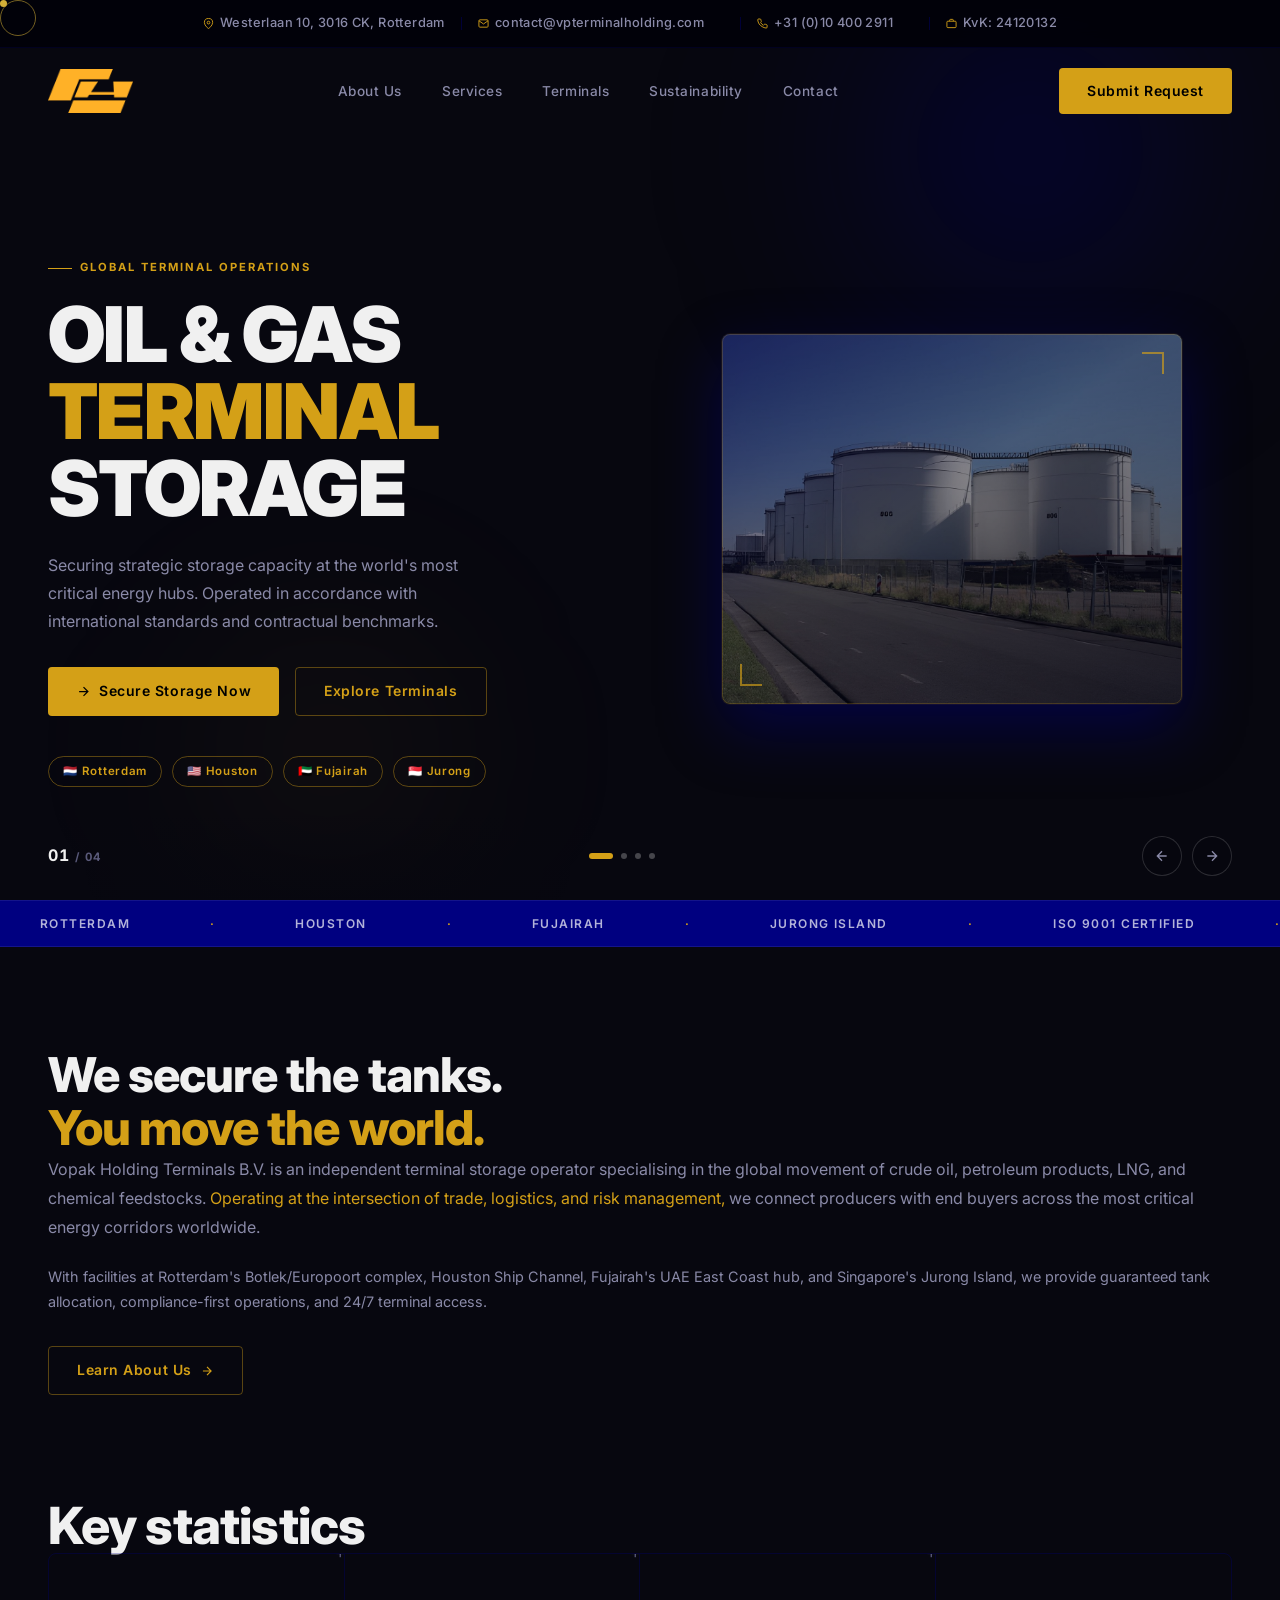
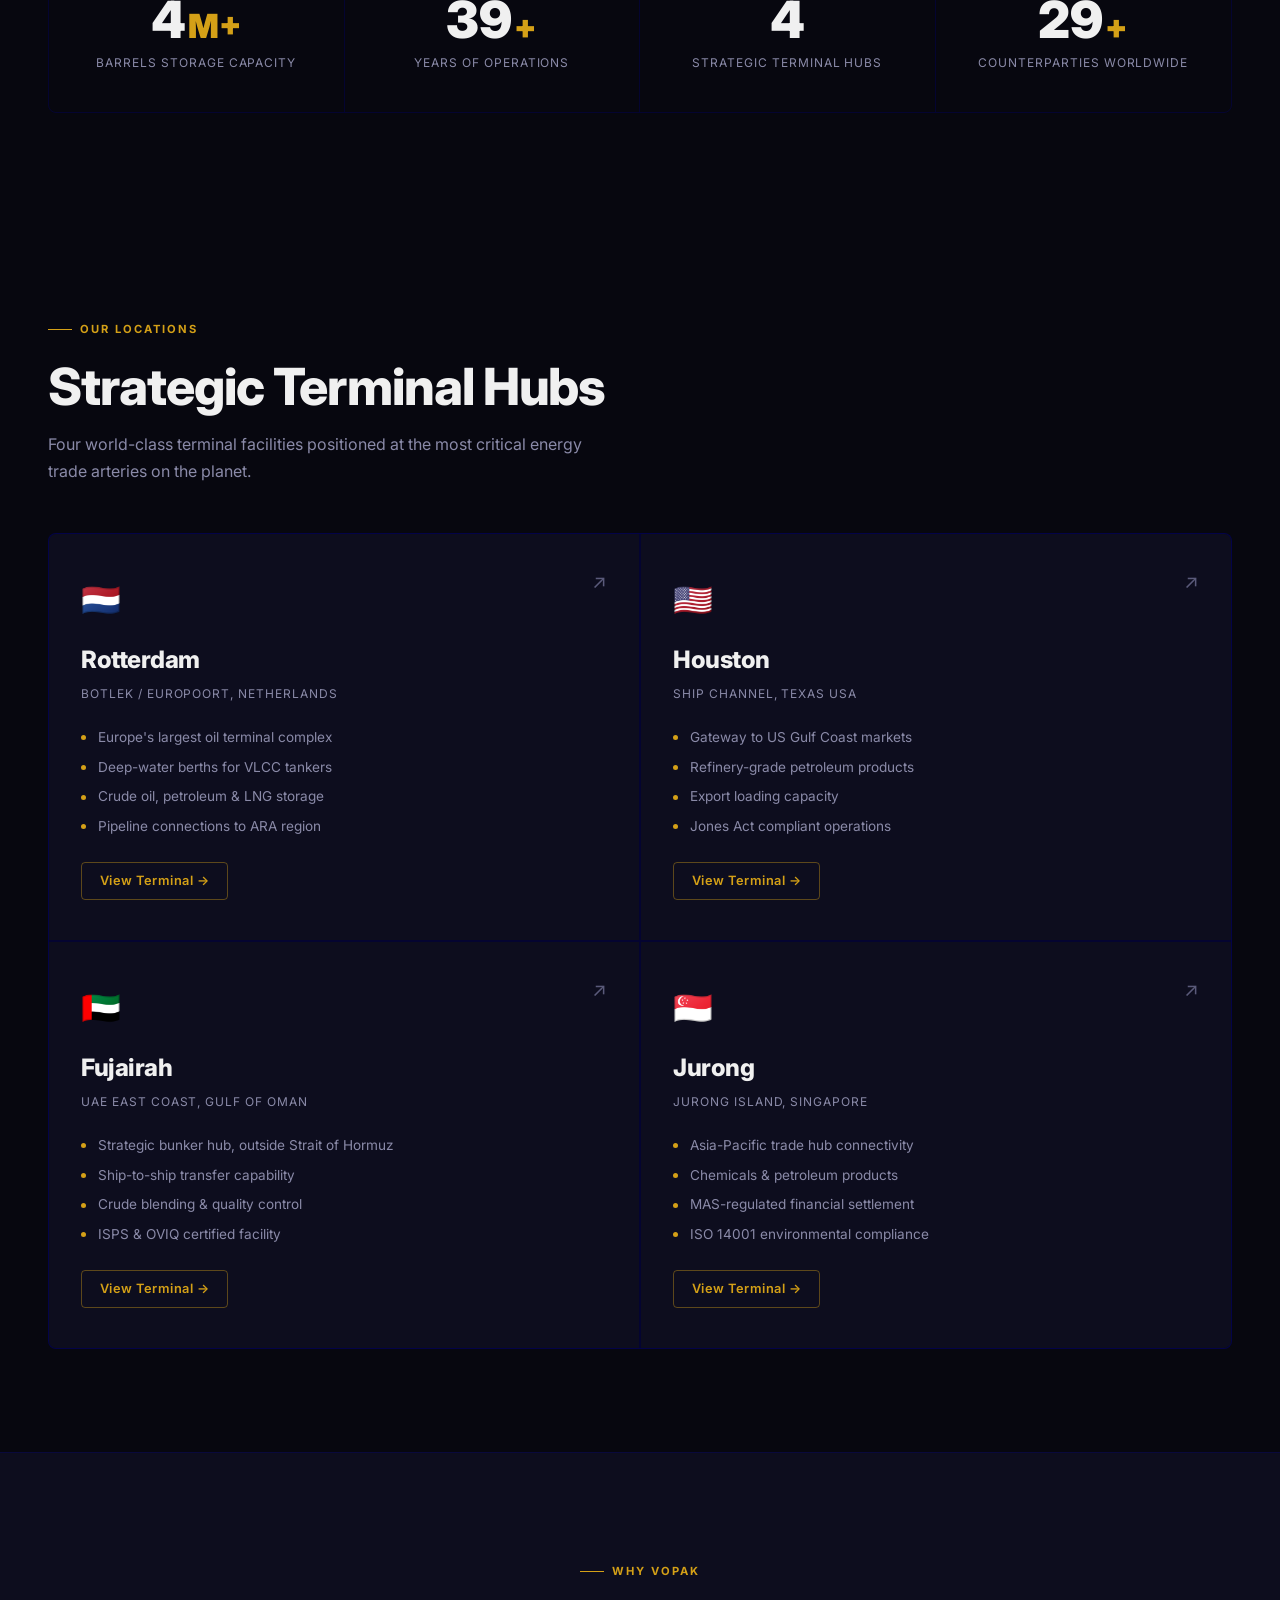
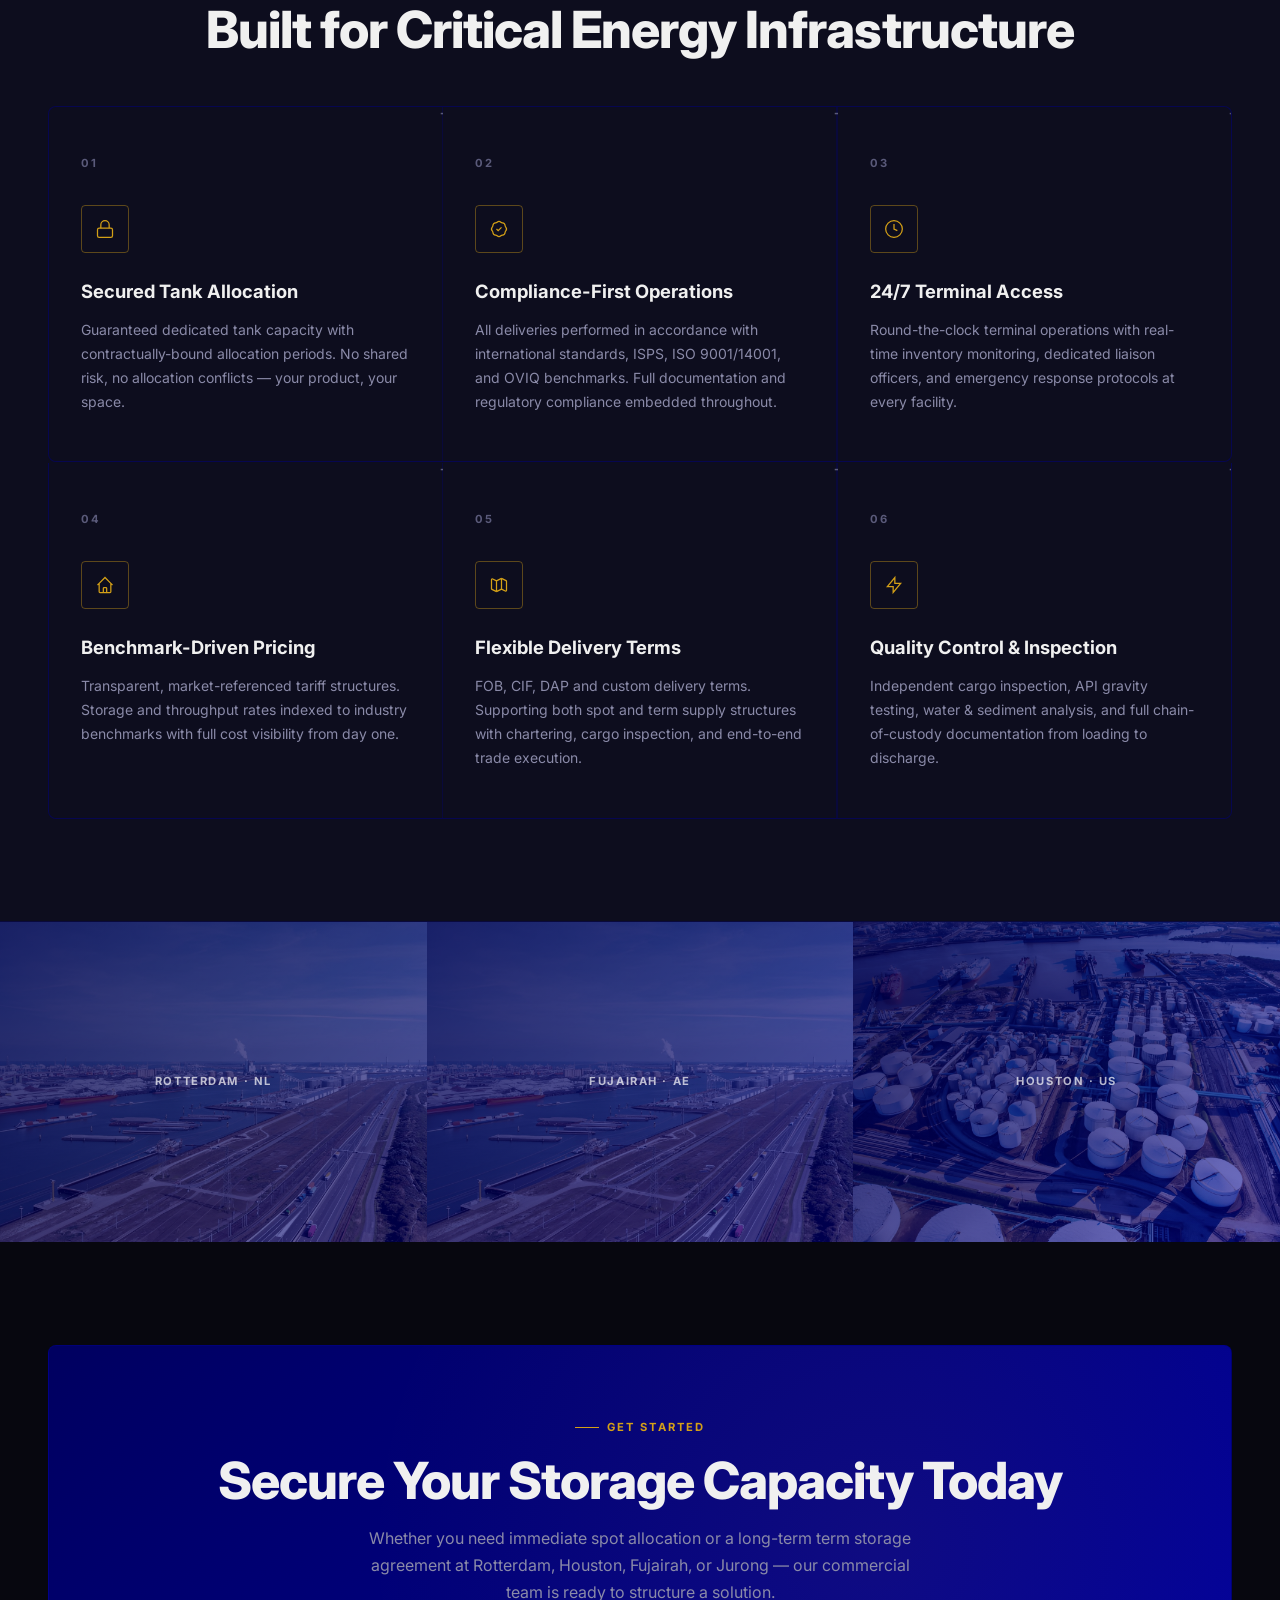
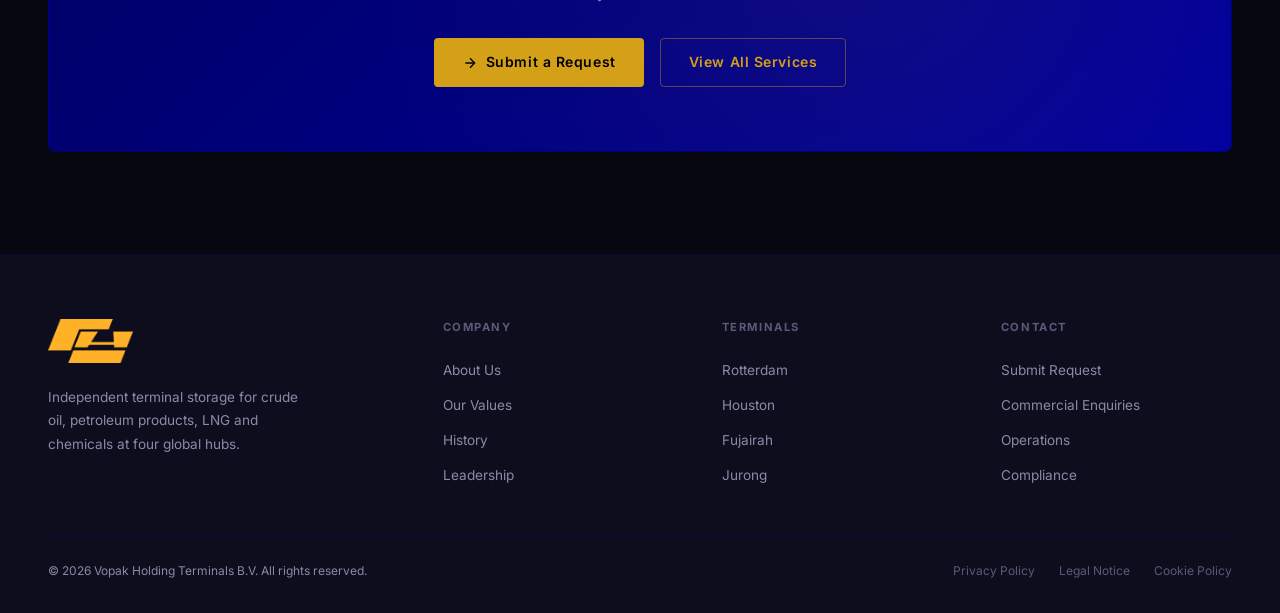
==== commit 0d450056: "Fix canonical URLs and sitemap — remove .html extensions Vercel cleanUrls:true serves pages at /abou" ====
--- a/index.html
+++ b/index.html
@@ -99,7 +99,7 @@
         "publisher": { "@id": "https://www.vpterminalholding.com/#organization" },
         "potentialAction": {
           "@type": "SearchAction",
-          "target": { "@type": "EntryPoint", "urlTemplate": "https://www.vpterminalholding.com/contact.html?q={search_term_string}" },
+          "target": { "@type": "EntryPoint", "urlTemplate": "https://www.vpterminalholding.com/contact?q={search_term_string}" },
           "query-input": "required name=search_term_string"
         }
       },
